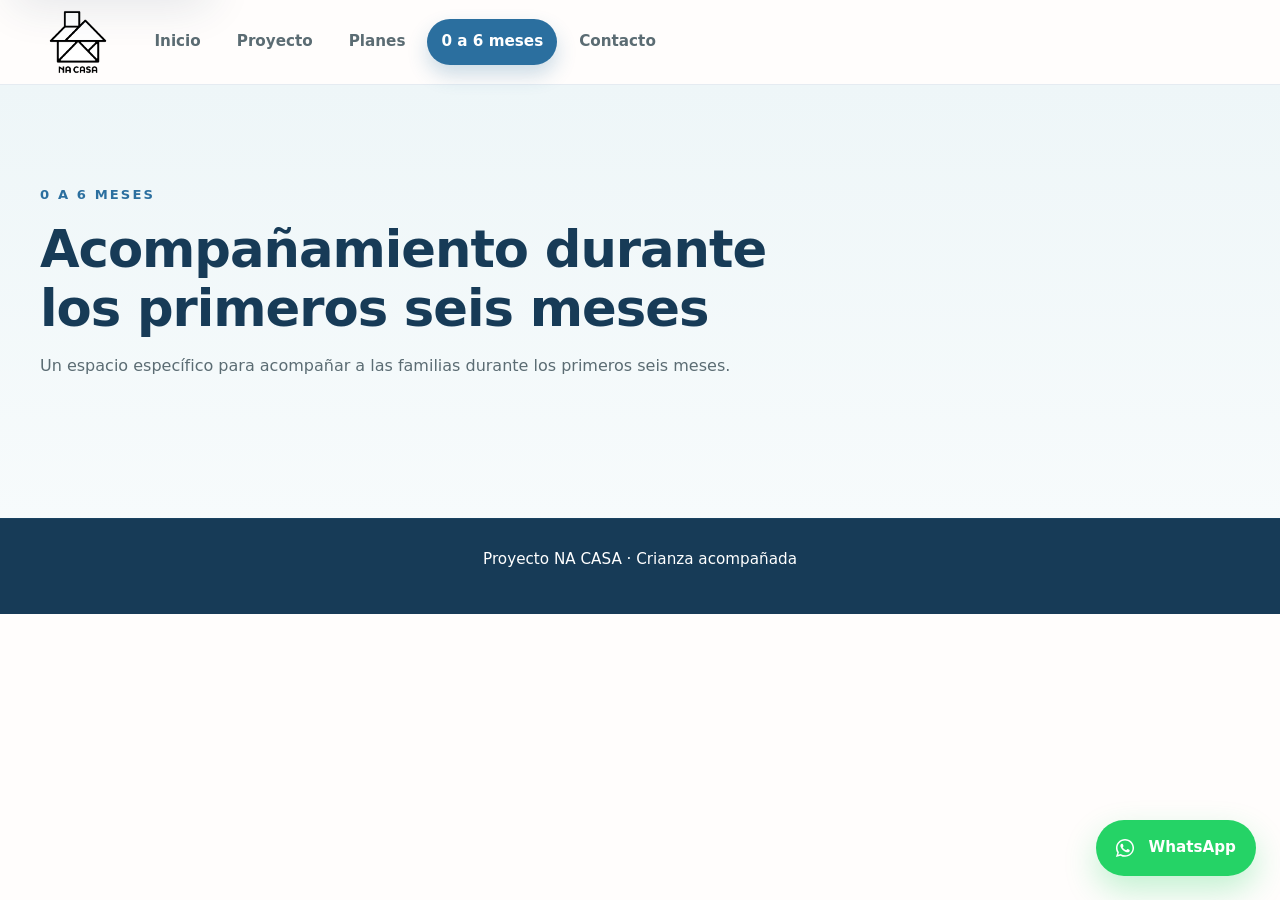
==== cero-a-seis-meses.html @ f30ea50e "refactor: establish final site structure and clean shared code" ====
<!DOCTYPE html>
<html lang="es">

<head>
    <meta charset="UTF-8" />
    <meta name="viewport" content="width=device-width, initial-scale=1.0" />
    <title>0 a 6 meses | NA CASA</title>
    <meta name="description" content="Acompañamiento de NA CASA durante los primeros seis meses." />
    <link rel="stylesheet" href="css/styles.css" />
</head>

<body>
    <a class="skip-link" href="#contenido-principal">Saltar al contenido</a>

    <header class="site-header">
        <div class="container header-content">
            <a href="index.html" class="logo">
                <img src="img/NA CASA LOGO_LOGO POSITIVO.png" alt="NA CASA" class="logo-img">
            </a>

            <nav class="main-nav">
                <a href="index.html">Inicio</a>
                <a href="proyecto.html">Proyecto</a>
                <a href="planes.html">Planes</a>
                <a href="cero-a-seis-meses.html" class="active" aria-current="page">0 a 6 meses</a>
                <a href="contacto.html">Contacto</a>
            </nav>
        </div>
    </header>

    <main id="contenido-principal">
        <section class="section section-alt">
            <div class="container">
                <div class="section-heading">
                    <p class="section-label">0 A 6 MESES</p>
                    <h1 class="page-title">Acompañamiento durante los primeros seis meses</h1>
                    <p>Un espacio específico para acompañar a las familias durante los primeros seis meses.</p>
                </div>
            </div>
        </section>
    </main>

    <footer class="site-footer">
        <div class="container">
            <p>Proyecto NA CASA · Crianza acompañada</p>
        </div>
    </footer>

    <!-- TODO: confirmar número oficial de WhatsApp -->
    <a class="whatsapp-float"
        href="https://wa.me/34XXXXXXXXX?text=Hola%2C%20he%20visto%20la%20web%20de%20NA%20CASA%20y%20me%20gustar%C3%ADa%20recibir%20m%C3%A1s%20informaci%C3%B3n."
        target="_blank"
        rel="noopener noreferrer"
        aria-label="Contactar por WhatsApp">
        <svg class="whatsapp-icon" viewBox="0 0 32 32" aria-hidden="true" focusable="false">
            <path d="M16.02 4.8c-6.15 0-11.15 4.97-11.15 11.08 0 2.1.6 4.15 1.73 5.92l-1.84 5.43 5.67-1.79a11.23 11.23 0 0 0 5.59 1.48c6.15 0 11.15-4.97 11.15-11.08S22.17 4.8 16.02 4.8Zm0 20.22c-1.73 0-3.42-.49-4.88-1.42l-.35-.22-3.27 1.03 1.06-3.13-.24-.38a9.02 9.02 0 0 1-1.56-5.02c0-5.06 4.14-9.18 9.24-9.18s9.24 4.12 9.24 9.18-4.14 9.14-9.24 9.14Zm5.14-6.86c-.28-.14-1.66-.81-1.92-.9-.26-.1-.45-.14-.64.14-.19.28-.74.9-.9 1.08-.17.19-.33.21-.61.07-.28-.14-1.18-.43-2.25-1.38-.83-.74-1.39-1.65-1.55-1.93-.16-.28-.02-.43.12-.57.13-.12.28-.33.42-.49.14-.16.19-.28.28-.47.09-.19.05-.35-.02-.49-.07-.14-.64-1.54-.88-2.1-.23-.56-.47-.48-.64-.49h-.55c-.19 0-.49.07-.75.35-.26.28-.99.96-.99 2.34s1.02 2.72 1.16 2.91c.14.19 2.01 3.05 4.87 4.27.68.29 1.21.47 1.63.6.68.22 1.3.19 1.79.12.55-.08 1.66-.67 1.89-1.31.23-.65.23-1.2.16-1.31-.07-.12-.26-.19-.54-.33Z" />
        </svg>
        <span class="whatsapp-text">WhatsApp</span>
    </a>

    <script src="js/main.js"></script>
</body>

</html>
---- css/styles.css ----
:root {
  /* Brand palette: trust, calm and warmth */
  --bg: #fffdfc;
  --bg-soft: #eef6f8;
  --bg-strong: #d7eaf4;
  --surface: #ffffff;
  --surface-alt: #f7fbfc;
  --surface-sage: #e7f0ec;
  --text: #24343d;
  --text-soft: #5b6c73;
  --title: #173b57;
  --primary: #2b6f9f;
  --primary-dark: #245d86;
  --primary-deep: #173b57;
  --secondary: #d7eaf4;
  --sage: #79a79a;
  --sage-dark: #527d72;
  --sage-soft: #e7f0ec;
  --accent-warm: #c98267;
  --border: #c9dce5;
  --border-strong: #9fbdcc;
  --focus-ring: rgba(43, 111, 159, 0.2);
  --shadow-sm: 0 10px 25px rgba(23, 59, 87, 0.07);
  --shadow-md: 0 18px 45px rgba(23, 59, 87, 0.12);
  --shadow-lg: 0 26px 70px rgba(23, 59, 87, 0.18);
  --radius-sm: 14px;
  --radius-md: 22px;
  --radius-lg: 30px;
  --container: 1200px;
  --header-height: 84px;
}

*,
*::before,
*::after {
  box-sizing: border-box;
}

html {
  scroll-behavior: smooth;
  scroll-padding-top: 100px;
}

body {
  margin: 0;
  font-family: Inter, system-ui, -apple-system, BlinkMacSystemFont, "Segoe UI",
    Roboto, sans-serif;
  background: var(--bg);
  color: var(--text);
  line-height: 1.65;
  -webkit-font-smoothing: antialiased;
  text-rendering: optimizeLegibility;
}

img {
  max-width: 100%;
  display: block;
}

a {
  color: inherit;
  text-decoration: none;
}

a:focus-visible,
button:focus-visible,
input:focus-visible,
textarea:focus-visible {
  outline: 3px solid var(--primary);
  outline-offset: 3px;
}

button,
a {
  -webkit-tap-highlight-color: transparent;
}

.skip-link {
  position: fixed;
  top: 12px;
  left: 12px;
  z-index: 2000;
  padding: 10px 14px;
  border-radius: var(--radius-sm);
  background: var(--surface);
  color: var(--title);
  font-weight: 700;
  box-shadow: var(--shadow-md);
  transform: translateY(calc(-100% - 24px));
  transition: transform 0.2s ease;
}

.skip-link:focus-visible {
  transform: translateY(0);
}

.container {
  width: min(var(--container), calc(100% - 2rem));
  margin: 0 auto;
}

.section {
  padding: 96px 0;
  position: relative;
  background: transparent;
}

#cierre .section {
  padding-bottom: 0px !important;
}

.section-alt {
  background: linear-gradient(180deg, var(--bg-soft), var(--surface-alt));
}

.section-heading {
  max-width: 760px;
  margin-bottom: 42px;
}

.section-heading.center {
  margin-left: auto;
  margin-right: auto;
  text-align: center;
}

.section-label {
  display: inline-block;
  margin: 0 0 14px;
  font-size: 0.82rem;
  font-weight: 700;
  letter-spacing: 0.16em;
  text-transform: uppercase;
  color: var(--primary);
}

h1,
h2,
h3 {
  margin: 0;
  color: var(--title);
  line-height: 1.15;
  letter-spacing: -0.02em;
}

h1 {
  font-size: clamp(2.6rem, 6vw, 5rem);
}

h2 {
  font-size: clamp(2rem, 4vw, 3.2rem);
  margin-bottom: 16px;
}

.page-title {
  font-size: clamp(2rem, 4vw, 3.2rem);
  margin-bottom: 16px;
}

h3 {
  font-size: 1.2rem;
  margin-bottom: 10px;
}

p {
  margin: 0;
  color: var(--text-soft);
}

.section-heading p+p {
  margin-top: 14px;
}

.highlight-text {
  font-size: 1.08rem;
  color: var(--text);
  font-weight: 500;
}

.support-text {
  max-width: 760px;
  margin-top: 24px;
  font-size: 0.95rem;
  color: var(--text-soft);
}

.site-header {
  position: sticky;
  top: 0;
  z-index: 1000;
  min-height: var(--header-height);
  display: flex;
  align-items: center;
  background: rgba(255, 253, 252, 0.9);
  backdrop-filter: blur(16px);
  -webkit-backdrop-filter: blur(16px);
  border-bottom: 1px solid rgba(43, 111, 159, 0.12);
}

.header-content {
  min-height: var(--header-height);
  display: flex;
  align-items: center;
  /* justify-content: space-between; */
  gap: 24px;
}

.logo {
  flex-shrink: 0;
  font-size: 1.05rem;
  font-weight: 800;
  letter-spacing: 0.12em;
  text-transform: uppercase;
  color: var(--title);
  display: inline-flex;
  align-items: center;
}

.logo-img {
  height: 84px !important;
  width: auto;
  display: block;
}

.main-nav {
  display: flex;
  align-items: center;
  justify-content: flex-start;
  gap: 8px;
  flex-wrap: wrap;
}

.main-nav a {
  padding: 10px 14px;
  font-size: 0.95rem;
  font-weight: 600;
  color: var(--text-soft);
  border-radius: 999px;
  transition: background-color 0.25s ease, color 0.25s ease,
    transform 0.25s ease;
}

.main-nav a:hover {
  background: var(--secondary);
  color: var(--title);
  transform: translateY(-1px);
}

.main-nav a.active {
  background: var(--primary);
  color: #ffffff;
  box-shadow: 0 10px 20px rgba(43, 111, 159, 0.24);
}

.hero {
  position: relative;
  min-height: calc(100vh - var(--header-height));
  display: flex;
  align-items: center;
  overflow: hidden;
  background-color: var(--primary-deep);
  background-image:
    linear-gradient(90deg, rgba(18, 48, 71, 0.88) 0%, rgba(23, 59, 87, 0.64) 48%, rgba(23, 59, 87, 0.28) 100%),
    url("../img/hero.jpg");
  background-size: cover;
  background-position: center;
  background-repeat: no-repeat;
}

.hero-overlay {
  position: absolute;
  inset: 0;
  background:
    radial-gradient(circle at top right, rgba(255, 255, 255, 0.12), transparent 30%),
    linear-gradient(180deg, rgba(0, 0, 0, 0.06), rgba(0, 0, 0, 0.16));
  pointer-events: none;
}

.hero-content {
  position: relative;
  z-index: 1;
  max-width: 720px;
  padding: 72px 0;
}

.hero .section-label,
.hero h1,
.hero .hero-subtitle,
.hero .hero-text {
  color: #ffffff;
}

.hero .section-label {
  color: var(--secondary);
}

.hero-subtitle {
  margin-top: 18px;
  font-size: clamp(1.1rem, 2.5vw, 1.5rem);
  line-height: 1.45;
  font-weight: 500;
  max-width: 650px;
}

.hero-text {
  margin-top: 18px;
  max-width: 620px;
  color: rgba(255, 255, 255, 0.86);
  font-size: 1.02rem;
}

.hero-buttons {
  margin-top: 32px;
  display: flex;
  flex-wrap: wrap;
  gap: 14px;
}

.btn {
  display: inline-flex;
  align-items: center;
  justify-content: center;
  min-height: 52px;
  padding: 0 22px;
  border-radius: 999px;
  font-weight: 700;
  font-size: 0.96rem;
  border: 1px solid transparent;
  transition: transform 0.25s ease, box-shadow 0.25s ease,
    background-color 0.25s ease, border-color 0.25s ease, color 0.25s ease;
  cursor: pointer;
}

.btn:hover {
  transform: translateY(-2px);
}

.btn-primary {
  background: var(--primary);
  color: #ffffff;
  box-shadow: 0 12px 24px rgba(43, 111, 159, 0.25);
}

.btn-primary:hover {
  background: var(--primary-dark);
  box-shadow: 0 18px 34px rgba(36, 93, 134, 0.32);
}

.btn-secondary {
  color: #ffffff;
  backdrop-filter: blur(8px);
  -webkit-backdrop-filter: blur(8px);
  background: rgba(255, 255, 255, 0.28);
  border-color: rgba(255, 255, 255, 0.5);
}

.btn-secondary:hover {
  background: rgba(255, 255, 255, 0.22);
}

.cards-grid {
  display: grid;
  gap: 24px;
}

.three-cols {
  grid-template-columns: repeat(3, minmax(0, 1fr));
}

.four-cols {
  grid-template-columns: repeat(4, minmax(0, 1fr));
}

.card,
.step-card {
  position: relative;
  background: var(--surface);
  border: 1px solid var(--border);
  border-radius: var(--radius-md);
  padding: 28px 24px;
  box-shadow: 0 10px 24px rgba(23, 59, 87, 0.07);
  transition: transform 0.28s ease, box-shadow 0.28s ease,
    border-color 0.28s ease, background-color 0.28s ease;
}

.card:hover,
.step-card:hover {
  transform: translateY(-6px);
  box-shadow: 0 18px 38px rgba(23, 59, 87, 0.13);
  border-color: var(--primary);
  background: var(--surface-alt);
}

.card p,
.step-card p {
  font-size: 0.98rem;
}

.quote-box {
  margin-top: 34px;
  background: linear-gradient(135deg, var(--sage-soft) 0%, var(--surface) 100%);
  border: 1px solid var(--border);
  border-radius: var(--radius-lg);
  padding: 28px 30px;
  box-shadow: var(--shadow-sm);
}

.quote-box p {
  color: var(--title);
  font-size: clamp(1.05rem, 2vw, 1.35rem);
  font-weight: 700;
  line-height: 1.4;
  text-align: center;
}

.contact-layout {
  display: grid;
  grid-template-columns: minmax(0, 0.9fr) minmax(320px, 0.7fr);
  gap: 42px;
  align-items: start;
}

.contact-form {
  display: grid;
  gap: 18px;
}

.contact-form label {
  display: grid;
  gap: 8px;
  color: var(--title);
  font-size: 0.95rem;
  font-weight: 700;
}

.contact-form input,
.contact-form textarea {
  width: 100%;
  border: 1px solid var(--border-strong);
  border-radius: 16px;
  padding: 14px 16px;
  font: inherit;
  color: var(--text);
  background: var(--surface);
  outline: none;
  transition: border-color 0.25s ease, box-shadow 0.25s ease;
}

.contact-form textarea {
  min-height: 150px;
  resize: vertical;
}

.contact-form input:focus-visible,
.contact-form textarea:focus-visible {
  border-color: var(--primary);
  box-shadow: 0 0 0 4px var(--focus-ring);
  outline: none;
}

.contact-form .btn {
  justify-self: start;
}

.steps-grid {
  display: grid;
  grid-template-columns: repeat(4, minmax(0, 1fr));
  gap: 24px;
}

.step-card {
  padding-top: 34px;
}

.step-number {
  display: inline-flex;
  width: 48px;
  height: 48px;
  align-items: center;
  justify-content: center;
  margin-bottom: 18px;
  border-radius: 50%;
  background: linear-gradient(135deg, var(--primary) 0%, var(--sage-dark) 100%);
  color: #ffffff;
  font-weight: 800;
  box-shadow: 0 12px 24px rgba(43, 111, 159, 0.25);
}

.final-cta {
  background: linear-gradient(180deg, var(--bg-strong) 0%, var(--bg-soft) 100%);
}

.site-footer {
  padding: 28px 0 42px;
  border-top: 1px solid rgba(43, 111, 159, 0.14);
  background: var(--primary-deep);
}

.site-footer p {
  text-align: center;
  font-size: 0.95rem;
  color: #ffffff;
}

@media (max-width: 1100px) {
  .four-cols {
    grid-template-columns: repeat(2, minmax(0, 1fr));
  }

  .three-cols {
    grid-template-columns: repeat(2, minmax(0, 1fr));
  }

  .steps-grid {
    grid-template-columns: repeat(2, minmax(0, 1fr));
  }

  .hero-content {
    max-width: 640px;
  }

  .contact-layout {
    grid-template-columns: 1fr;
  }
}

@media (max-width: 820px) {
  :root {
    --header-height: auto;
  }

  .site-header {
    position: sticky;
  }

  .header-content {
    padding: 14px 0;
    align-items: flex-start;
    flex-direction: column;
  }

  .main-nav {
    width: 100%;
    justify-content: flex-start;
    gap: 6px;
    flex-wrap: nowrap;
    overflow-x: auto;
    padding-bottom: 4px;
    scrollbar-width: thin;
  }

  .main-nav a {
    padding: 10px 14px;
    font-size: 0.95rem;
    font-weight: 600;
    color: var(--text-soft);
    border-radius: 999px;
    transition: background-color 0.25s ease, color 0.25s ease,
      transform 0.25s ease, box-shadow 0.25s ease;
    flex: 0 0 auto;
  }

  .section {
    padding: 76px 0;
  }

  .hero {
    min-height: auto;
    background-position: center;
  }

  .hero-content {
    padding: 82px 0 72px;
  }
}

@media (max-width: 640px) {
  .container {
    width: min(100% - 1.25rem, var(--container));
  }

  .section {
    padding: 64px 0;
  }

  .three-cols,
  .four-cols,
  .steps-grid {
    grid-template-columns: 1fr;
  }

  .card,
  .step-card,
  .quote-box {
    padding: 24px 20px;
  }

  .hero {
    background-image:
      linear-gradient(180deg, rgba(18, 48, 71, 0.9) 0%, rgba(23, 59, 87, 0.68) 100%),
      url("../img/hero.jpg");
  }

  .hero-buttons {
    flex-direction: column;
    align-items: stretch;
  }

  .btn {
    width: 100%;
  }

  .quote-box p {
    text-align: left;
  }
}

@media (prefers-reduced-motion: reduce) {
  html {
    scroll-behavior: auto;
  }

  *,
  *::before,
  *::after {
    animation: none !important;
    transition: none !important;
  }
}

.pricing-grid {
  display: grid;
  grid-template-columns: repeat(auto-fit, minmax(260px, 1fr));
  gap: 24px;
  align-items: stretch;
}

.pricing-grid-5 {
  margin-top: 12px;
}

.price-card {
  text-align: left;
  padding: 30px 24px;
  display: flex;
  flex-direction: column;
  height: 100%;
}

.price-card h3 {
  margin-bottom: 14px;
}

.price {
  font-size: clamp(2rem, 4vw, 2.8rem);
  line-height: 1;
  font-weight: 800;
  color: var(--primary);
  margin-bottom: 12px;
}

.price-meta {
  font-size: 0.95rem;
  font-weight: 600;
  color: var(--title);
  margin-bottom: 18px;
}

.price-list {
  margin: 0;
  padding-left: 1.1rem;
  color: var(--text-soft);
}

.price-list li {
  margin-bottom: 10px;
  line-height: 1.55;
}

.price-list li:last-child {
  margin-bottom: 0;
}

.price-card.featured {
  background: linear-gradient(180deg, var(--sage-soft) 0%, var(--surface) 100%);
  border-color: rgba(82, 125, 114, 0.36);
  box-shadow: var(--shadow-md);
  transform: translateY(-4px);
}

@media (max-width: 640px) {
  .price-card {
    padding: 24px 20px;
  }

  .price-card.featured {
    transform: none;
  }
}

.whatsapp-float {
  position: fixed;
  right: 24px;
  bottom: 24px;
  z-index: 900;
  display: inline-flex;
  align-items: center;
  justify-content: center;
  gap: 10px;
  min-height: 56px;
  padding: 0 20px 0 16px;
  border-radius: 999px;
  background: #25d366;
  color: #ffffff;
  font-weight: 800;
  line-height: 1;
  box-shadow: 0 14px 32px rgba(37, 211, 102, 0.28);
  transition: transform 0.25s ease, box-shadow 0.25s ease,
    background-color 0.25s ease;
}

.whatsapp-float:hover {
  background: #1ebe5d;
  color: #ffffff;
  transform: translateY(-3px);
  box-shadow: 0 18px 42px rgba(37, 211, 102, 0.38);
}

.whatsapp-float:focus-visible {
  outline: 3px solid rgba(37, 211, 102, 0.36);
  outline-offset: 4px;
}

.whatsapp-icon {
  width: 26px;
  height: 26px;
  flex-shrink: 0;
  fill: currentColor;
}

.whatsapp-text {
  font-size: 0.95rem;
}

@media (max-width: 640px) {
  .whatsapp-float {
    right: 18px;
    bottom: 18px;
    width: 58px;
    height: 58px;
    min-height: 58px;
    padding: 0;
    border-radius: 50%;
  }

  .whatsapp-text {
    display: none;
  }
}
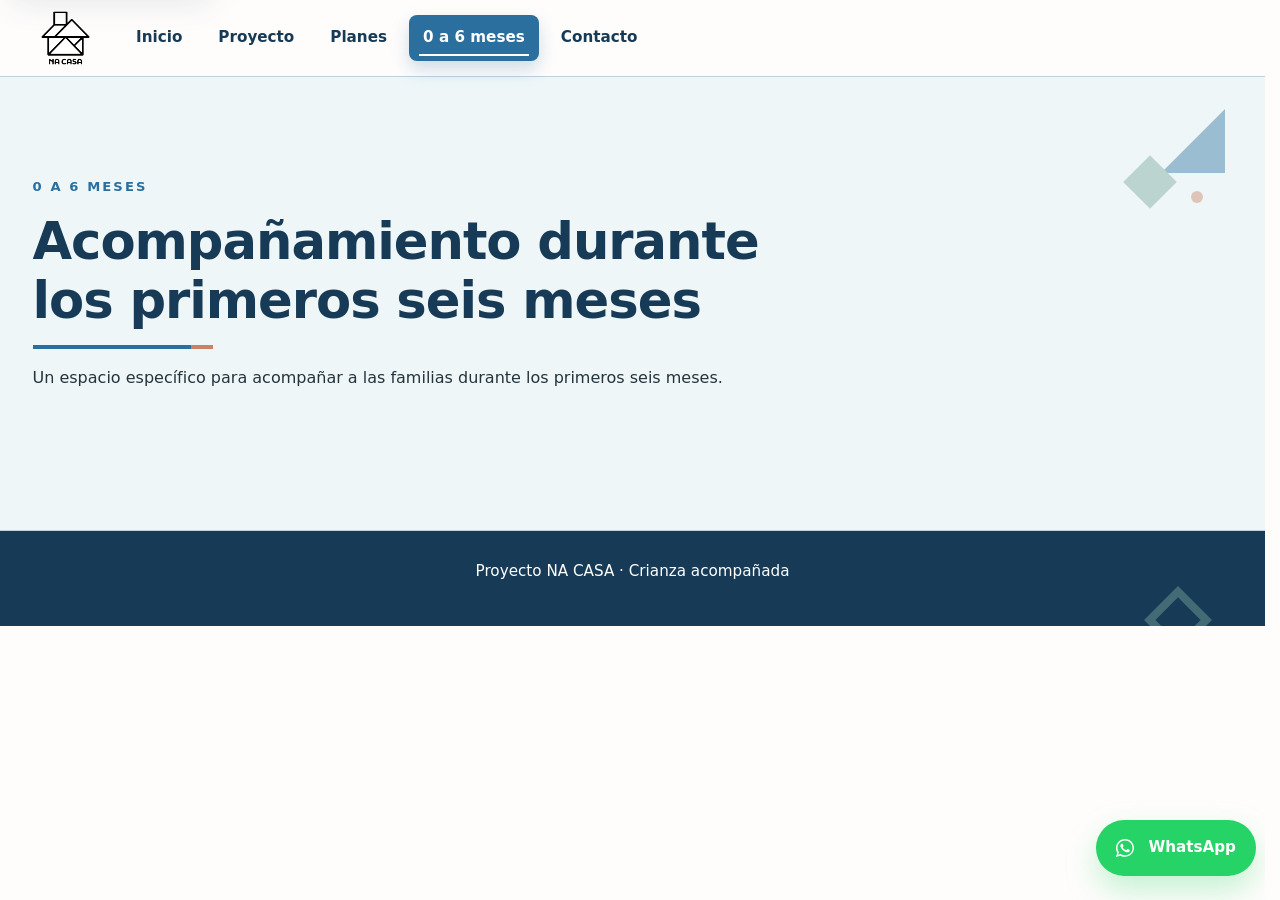
==== commit ddce7b72: "update site structure, visual system, and homepage" ====
--- a/cero-a-seis-meses.html
+++ b/cero-a-seis-meses.html
@@ -7,6 +7,7 @@
     <title>0 a 6 meses | NA CASA</title>
     <meta name="description" content="Acompañamiento de NA CASA durante los primeros seis meses." />
     <link rel="stylesheet" href="css/styles.css" />
+    <link rel="icon" type="image/png" href="img/NA CASA LOGO_LOGO POSITIVO.png" />
 </head>
 
 <body>
@@ -29,7 +30,12 @@
     </header>
 
     <main id="contenido-principal">
-        <section class="section section-alt">
+        <section class="section section--alternate">
+            <div class="tangram-decoration" aria-hidden="true">
+                <span class="tangram-shape tangram-shape--primary"></span>
+                <span class="tangram-shape tangram-shape--sage"></span>
+                <span class="tangram-shape tangram-shape--human"></span>
+            </div>
             <div class="container">
                 <div class="section-heading">
                     <p class="section-label">0 A 6 MESES</p>
--- a/css/styles.css
+++ b/css/styles.css
@@ -1,33 +1,42 @@
 :root {
-  /* Brand palette: trust, calm and warmth */
-  --bg: #fffdfc;
-  --bg-soft: #eef6f8;
-  --bg-strong: #d7eaf4;
-  --surface: #ffffff;
-  --surface-alt: #f7fbfc;
-  --surface-sage: #e7f0ec;
-  --text: #24343d;
-  --text-soft: #5b6c73;
-  --title: #173b57;
-  --primary: #2b6f9f;
-  --primary-dark: #245d86;
-  --primary-deep: #173b57;
-  --secondary: #d7eaf4;
-  --sage: #79a79a;
-  --sage-dark: #527d72;
-  --sage-soft: #e7f0ec;
-  --accent-warm: #c98267;
-  --border: #c9dce5;
-  --border-strong: #9fbdcc;
-  --focus-ring: rgba(43, 111, 159, 0.2);
-  --shadow-sm: 0 10px 25px rgba(23, 59, 87, 0.07);
-  --shadow-md: 0 18px 45px rgba(23, 59, 87, 0.12);
-  --shadow-lg: 0 26px 70px rgba(23, 59, 87, 0.18);
-  --radius-sm: 14px;
-  --radius-md: 22px;
-  --radius-lg: 30px;
-  --container: 1200px;
-  --header-height: 84px;
+  --color-background: #fffdfc;
+  --color-surface: #ffffff;
+  --color-surface-alt: #eef6f8;
+  --color-card-blue: #d7eaf4;
+  --color-card-wellbeing: #e7f0ec;
+  --color-primary: #2b6f9f;
+  --color-primary-hover: #245d86;
+  --color-primary-deep: #173b57;
+  --color-sage: #527d72;
+  --color-sage-soft: #79a79a;
+  --color-human: #c98267;
+  --color-text: #24343d;
+  --color-text-heading: #173b57;
+  --color-text-inverse: #ffffff;
+  --color-border: #bfd2da;
+  --color-focus: #2b6f9f;
+  --color-focus-ring: rgba(43, 111, 159, 0.2);
+  --color-header: rgba(255, 253, 252, 0.94);
+  --color-primary-shadow: rgba(43, 111, 159, 0.24);
+  --font-body: system-ui, -apple-system, BlinkMacSystemFont, "Segoe UI", sans-serif;
+  --font-heading: system-ui, -apple-system, BlinkMacSystemFont, "Segoe UI", sans-serif;
+  --container-max: 1200px;
+  --space-section: clamp(4rem, 8vw, 6rem);
+  --space-section-compact: clamp(2.5rem, 5vw, 4rem);
+  --space-card: clamp(1.25rem, 3vw, 1.75rem);
+  --gap-layout: clamp(1.25rem, 3vw, 2.625rem);
+  --radius-small: 8px;
+  --radius-medium: 14px;
+  --radius-large: 20px;
+  --radius-pill: 999px;
+  --shadow-small: 0 8px 22px rgba(23, 59, 87, 0.07);
+  --shadow-medium: 0 14px 34px rgba(23, 59, 87, 0.12);
+  --transition-fast: 180ms ease;
+  --control-height: 50px;
+  --header-height: 76px;
+  --z-header: 1000;
+  --z-floating: 900;
+  --z-skip-link: 2000;
 }
 
 *,
@@ -39,14 +48,14 @@
 html {
   scroll-behavior: smooth;
   scroll-padding-top: 100px;
+  scrollbar-gutter: stable;
 }
 
 body {
   margin: 0;
-  font-family: Inter, system-ui, -apple-system, BlinkMacSystemFont, "Segoe UI",
-    Roboto, sans-serif;
-  background: var(--bg);
-  color: var(--text);
+  font-family: var(--font-body);
+  background: var(--color-background);
+  color: var(--color-text);
   line-height: 1.65;
   -webkit-font-smoothing: antialiased;
   text-rendering: optimizeLegibility;
@@ -66,7 +75,7 @@
 button:focus-visible,
 input:focus-visible,
 textarea:focus-visible {
-  outline: 3px solid var(--primary);
+  outline: 3px solid var(--color-focus);
   outline-offset: 3px;
 }
 
@@ -79,15 +88,15 @@
   position: fixed;
   top: 12px;
   left: 12px;
-  z-index: 2000;
+  z-index: var(--z-skip-link);
   padding: 10px 14px;
-  border-radius: var(--radius-sm);
-  background: var(--surface);
-  color: var(--title);
+  border-radius: var(--radius-small);
+  background: var(--color-surface);
+  color: var(--color-text-heading);
   font-weight: 700;
-  box-shadow: var(--shadow-md);
+  box-shadow: var(--shadow-medium);
   transform: translateY(calc(-100% - 24px));
-  transition: transform 0.2s ease;
+  transition: transform var(--transition-fast);
 }
 
 .skip-link:focus-visible {
@@ -95,12 +104,12 @@
 }
 
 .container {
-  width: min(var(--container), calc(100% - 2rem));
+  width: min(var(--container-max), calc(100% - 2rem));
   margin: 0 auto;
 }
 
 .section {
-  padding: 96px 0;
+  padding: var(--space-section) 0;
   position: relative;
   background: transparent;
 }
@@ -109,11 +118,37 @@
   padding-bottom: 0px !important;
 }
 
-.section-alt {
-  background: linear-gradient(180deg, var(--bg-soft), var(--surface-alt));
+.section-alt,
+.section--alternate {
+  background: var(--color-surface-alt);
+}
+
+.section--blue-soft {
+  background: var(--color-card-blue);
+}
+
+.section--wellbeing {
+  background: var(--color-card-wellbeing);
+}
+
+.section--deep {
+  background: var(--color-primary-deep);
+}
+
+.section--deep h1,
+.section--deep h2,
+.section--deep h3,
+.section--deep p {
+  color: var(--color-text-inverse);
+}
+
+.section--compact {
+  padding: var(--space-section-compact) 0;
 }
 
 .section-heading {
+  position: relative;
+  z-index: 1;
   max-width: 760px;
   margin-bottom: 42px;
 }
@@ -131,14 +166,15 @@
   font-weight: 700;
   letter-spacing: 0.16em;
   text-transform: uppercase;
-  color: var(--primary);
+  color: var(--color-primary);
 }
 
 h1,
 h2,
 h3 {
   margin: 0;
-  color: var(--title);
+  color: var(--color-text-heading);
+  font-family: var(--font-heading);
   line-height: 1.15;
   letter-spacing: -0.02em;
 }
@@ -157,6 +193,64 @@
   margin-bottom: 16px;
 }
 
+.section-heading h1::after,
+.section-heading h2::after {
+  content: "";
+  display: block;
+  width: min(180px, 42vw);
+  height: 4px;
+  margin-top: 16px;
+  background: linear-gradient(90deg, var(--color-primary) 0 88%, var(--color-human) 88% 100%);
+}
+
+.section-heading.center h1::after,
+.section-heading.center h2::after {
+  margin-right: auto;
+  margin-left: auto;
+}
+
+.tangram-decoration {
+  position: absolute;
+  top: 32px;
+  right: max(24px, calc((100vw - var(--container-max)) / 2));
+  width: 112px;
+  height: 96px;
+  opacity: 0.42;
+  pointer-events: none;
+}
+
+.tangram-shape {
+  position: absolute;
+  display: block;
+}
+
+.tangram-shape--primary {
+  top: 0;
+  right: 0;
+  width: 64px;
+  height: 64px;
+  background: var(--color-primary);
+  clip-path: polygon(100% 0, 100% 100%, 0 100%);
+}
+
+.tangram-shape--sage {
+  right: 56px;
+  bottom: 4px;
+  width: 38px;
+  height: 38px;
+  background: var(--color-sage-soft);
+  transform: rotate(45deg);
+}
+
+.tangram-shape--human {
+  right: 22px;
+  bottom: 2px;
+  width: 12px;
+  height: 12px;
+  border-radius: 50%;
+  background: var(--color-human);
+}
+
 h3 {
   font-size: 1.2rem;
   margin-bottom: 10px;
@@ -164,7 +258,7 @@
 
 p {
   margin: 0;
-  color: var(--text-soft);
+  color: var(--color-text);
 }
 
 .section-heading p+p {
@@ -173,7 +267,7 @@
 
 .highlight-text {
   font-size: 1.08rem;
-  color: var(--text);
+  color: var(--color-text);
   font-weight: 500;
 }
 
@@ -181,20 +275,25 @@
   max-width: 760px;
   margin-top: 24px;
   font-size: 0.95rem;
-  color: var(--text-soft);
+  color: var(--color-text);
 }
 
 .site-header {
   position: sticky;
   top: 0;
-  z-index: 1000;
+  z-index: var(--z-header);
   min-height: var(--header-height);
   display: flex;
   align-items: center;
-  background: rgba(255, 253, 252, 0.9);
+  background: var(--color-header);
   backdrop-filter: blur(16px);
   -webkit-backdrop-filter: blur(16px);
-  border-bottom: 1px solid rgba(43, 111, 159, 0.12);
+  border-bottom: 1px solid var(--color-border);
+  transition: box-shadow var(--transition-fast);
+}
+
+.site-header.is-scrolled {
+  box-shadow: var(--shadow-small);
 }
 
 .header-content {
@@ -211,13 +310,13 @@
   font-weight: 800;
   letter-spacing: 0.12em;
   text-transform: uppercase;
-  color: var(--title);
+  color: var(--color-text-heading);
   display: inline-flex;
   align-items: center;
 }
 
 .logo-img {
-  height: 84px !important;
+  height: 72px;
   width: auto;
   display: block;
 }
@@ -234,22 +333,34 @@
   padding: 10px 14px;
   font-size: 0.95rem;
   font-weight: 600;
-  color: var(--text-soft);
-  border-radius: 999px;
-  transition: background-color 0.25s ease, color 0.25s ease,
-    transform 0.25s ease;
+  color: var(--color-text-heading);
+  border-radius: var(--radius-small);
+  transition: background-color var(--transition-fast), color var(--transition-fast),
+    transform var(--transition-fast);
 }
 
 .main-nav a:hover {
-  background: var(--secondary);
-  color: var(--title);
+  background: var(--color-surface-alt);
+  color: var(--color-text-heading);
+  font-family: var(--font-heading);
   transform: translateY(-1px);
 }
 
 .main-nav a.active {
-  background: var(--primary);
-  color: #ffffff;
-  box-shadow: 0 10px 20px rgba(43, 111, 159, 0.24);
+  position: relative;
+  background: var(--color-primary);
+  color: var(--color-text-inverse);
+  box-shadow: 0 8px 18px var(--color-primary-shadow);
+}
+
+.main-nav a.active::after {
+  content: "";
+  position: absolute;
+  right: 10px;
+  bottom: 5px;
+  left: 10px;
+  height: 2px;
+  background: var(--color-text-inverse);
 }
 
 .hero {
@@ -258,7 +369,7 @@
   display: flex;
   align-items: center;
   overflow: hidden;
-  background-color: var(--primary-deep);
+  background-color: var(--color-primary-deep);
   background-image:
     linear-gradient(90deg, rgba(18, 48, 71, 0.88) 0%, rgba(23, 59, 87, 0.64) 48%, rgba(23, 59, 87, 0.28) 100%),
     url("../img/hero.jpg");
@@ -287,11 +398,11 @@
 .hero h1,
 .hero .hero-subtitle,
 .hero .hero-text {
-  color: #ffffff;
+  color: var(--color-text-inverse);
 }
 
 .hero .section-label {
-  color: var(--secondary);
+  color: var(--color-card-blue);
 }
 
 .hero-subtitle {
@@ -316,46 +427,76 @@
   gap: 14px;
 }
 
-.btn {
+.btn,
+.button {
   display: inline-flex;
   align-items: center;
   justify-content: center;
-  min-height: 52px;
+  min-height: var(--control-height);
   padding: 0 22px;
-  border-radius: 999px;
+  border: 1px solid transparent;
+  border-radius: var(--radius-medium);
+  font-size: 0.96rem;
   font-weight: 700;
-  font-size: 0.96rem;
-  border: 1px solid transparent;
-  transition: transform 0.25s ease, box-shadow 0.25s ease,
-    background-color 0.25s ease, border-color 0.25s ease, color 0.25s ease;
   cursor: pointer;
-}
-
-.btn:hover {
+  transition: transform var(--transition-fast), box-shadow var(--transition-fast),
+    background-color var(--transition-fast), border-color var(--transition-fast), color var(--transition-fast);
+}
+
+.btn:hover,
+.button:hover {
   transform: translateY(-2px);
 }
 
-.btn-primary {
-  background: var(--primary);
-  color: #ffffff;
-  box-shadow: 0 12px 24px rgba(43, 111, 159, 0.25);
-}
-
-.btn-primary:hover {
-  background: var(--primary-dark);
-  box-shadow: 0 18px 34px rgba(36, 93, 134, 0.32);
-}
-
-.btn-secondary {
-  color: #ffffff;
-  backdrop-filter: blur(8px);
-  -webkit-backdrop-filter: blur(8px);
-  background: rgba(255, 255, 255, 0.28);
-  border-color: rgba(255, 255, 255, 0.5);
-}
-
-.btn-secondary:hover {
-  background: rgba(255, 255, 255, 0.22);
+.btn-primary,
+.button--primary {
+  background: var(--color-primary);
+  color: var(--color-text-inverse);
+  box-shadow: var(--shadow-small);
+}
+
+.btn-primary:hover,
+.button--primary:hover {
+  background: var(--color-primary-hover);
+  box-shadow: var(--shadow-medium);
+}
+
+.btn-secondary,
+.button--secondary {
+  background: var(--color-surface);
+  border-color: var(--color-primary-deep);
+  color: var(--color-text-heading);
+}
+
+.btn-secondary:hover,
+.button--secondary:hover {
+  background: var(--color-surface-alt);
+}
+
+.button--sage {
+  background: var(--color-sage);
+  color: var(--color-text-inverse);
+}
+
+.button--sage:hover {
+  background: var(--color-primary-deep);
+}
+
+.button--light {
+  background: var(--color-surface);
+  color: var(--color-text-heading);
+}
+
+.btn:active,
+.button:active {
+  transform: translateY(0);
+}
+
+.btn:disabled,
+.button:disabled {
+  cursor: not-allowed;
+  opacity: 0.55;
+  transform: none;
 }
 
 .cards-grid {
@@ -374,21 +515,34 @@
 .card,
 .step-card {
   position: relative;
-  background: var(--surface);
-  border: 1px solid var(--border);
-  border-radius: var(--radius-md);
-  padding: 28px 24px;
-  box-shadow: 0 10px 24px rgba(23, 59, 87, 0.07);
-  transition: transform 0.28s ease, box-shadow 0.28s ease,
-    border-color 0.28s ease, background-color 0.28s ease;
+  background: var(--color-surface);
+  border: 1px solid var(--color-border);
+  border-radius: var(--radius-medium);
+  padding: var(--space-card);
+  box-shadow: var(--shadow-small);
+  transition: transform var(--transition-fast), box-shadow var(--transition-fast),
+    border-color var(--transition-fast), background-color var(--transition-fast);
 }
 
 .card:hover,
 .step-card:hover {
-  transform: translateY(-6px);
-  box-shadow: 0 18px 38px rgba(23, 59, 87, 0.13);
-  border-color: var(--primary);
-  background: var(--surface-alt);
+  transform: translateY(-4px);
+  box-shadow: var(--shadow-medium);
+  border-color: var(--color-primary);
+  background: var(--color-surface-alt);
+}
+
+.card--blue {
+  background: var(--color-card-blue);
+}
+
+.card--wellbeing {
+  background: var(--color-card-wellbeing);
+}
+
+.card--featured {
+  border-color: var(--color-primary);
+  box-shadow: var(--shadow-medium);
 }
 
 .card p,
@@ -398,15 +552,15 @@
 
 .quote-box {
   margin-top: 34px;
-  background: linear-gradient(135deg, var(--sage-soft) 0%, var(--surface) 100%);
-  border: 1px solid var(--border);
-  border-radius: var(--radius-lg);
+  background: var(--color-card-wellbeing);
+  border: 1px solid var(--color-border);
+  border-radius: var(--radius-large);
   padding: 28px 30px;
-  box-shadow: var(--shadow-sm);
+  box-shadow: var(--shadow-small);
 }
 
 .quote-box p {
-  color: var(--title);
+  color: var(--color-text-heading);
   font-size: clamp(1.05rem, 2vw, 1.35rem);
   font-weight: 700;
   line-height: 1.4;
@@ -416,7 +570,7 @@
 .contact-layout {
   display: grid;
   grid-template-columns: minmax(0, 0.9fr) minmax(320px, 0.7fr);
-  gap: 42px;
+  gap: var(--gap-layout);
   align-items: start;
 }
 
@@ -428,7 +582,7 @@
 .contact-form label {
   display: grid;
   gap: 8px;
-  color: var(--title);
+  color: var(--color-text-heading);
   font-size: 0.95rem;
   font-weight: 700;
 }
@@ -436,14 +590,14 @@
 .contact-form input,
 .contact-form textarea {
   width: 100%;
-  border: 1px solid var(--border-strong);
-  border-radius: 16px;
+  border: 1px solid var(--color-border);
+  border-radius: var(--radius-small);
   padding: 14px 16px;
   font: inherit;
-  color: var(--text);
-  background: var(--surface);
+  color: var(--color-text);
+  background: var(--color-surface);
   outline: none;
-  transition: border-color 0.25s ease, box-shadow 0.25s ease;
+  transition: border-color var(--transition-fast), box-shadow var(--transition-fast);
 }
 
 .contact-form textarea {
@@ -453,13 +607,19 @@
 
 .contact-form input:focus-visible,
 .contact-form textarea:focus-visible {
-  border-color: var(--primary);
-  box-shadow: 0 0 0 4px var(--focus-ring);
+  border-color: var(--color-focus);
+  box-shadow: 0 0 0 4px var(--color-focus-ring);
   outline: none;
 }
 
 .contact-form .btn {
   justify-self: start;
+}
+
+.form-error {
+  color: var(--color-primary-deep);
+  font-size: 0.9rem;
+  font-weight: 700;
 }
 
 .steps-grid {
@@ -480,26 +640,472 @@
   justify-content: center;
   margin-bottom: 18px;
   border-radius: 50%;
-  background: linear-gradient(135deg, var(--primary) 0%, var(--sage-dark) 100%);
-  color: #ffffff;
+  background: var(--color-sage);
+  color: var(--color-text-inverse);
   font-weight: 800;
   box-shadow: 0 12px 24px rgba(43, 111, 159, 0.25);
 }
 
 .final-cta {
-  background: linear-gradient(180deg, var(--bg-strong) 0%, var(--bg-soft) 100%);
+  background: var(--color-card-blue);
 }
 
 .site-footer {
+  position: relative;
+  overflow: hidden;
   padding: 28px 0 42px;
-  border-top: 1px solid rgba(43, 111, 159, 0.14);
-  background: var(--primary-deep);
+  border-top: 1px solid var(--color-border);
+  background: var(--color-primary-deep);
 }
 
 .site-footer p {
   text-align: center;
   font-size: 0.95rem;
-  color: #ffffff;
+  color: var(--color-text-inverse);
+}
+
+.site-footer::after {
+  content: "";
+  position: absolute;
+  right: 5%;
+  bottom: -18px;
+  width: 48px;
+  height: 48px;
+  border: 8px solid var(--color-sage-soft);
+  opacity: 0.45;
+  transform: rotate(45deg);
+  pointer-events: none;
+}
+
+/* Home */
+.home-hero {
+  position: relative;
+  overflow: hidden;
+  min-height: min(720px, calc(100vh - var(--header-height)));
+  display: flex;
+  align-items: center;
+  padding: clamp(4.5rem, 10vw, 8rem) 0;
+  background:
+    linear-gradient(135deg, var(--color-background) 0 58%, var(--color-card-blue) 58% 100%);
+}
+
+.home-hero__layout {
+  display: grid;
+  grid-template-columns: minmax(0, 1.25fr) minmax(260px, 0.75fr);
+  gap: clamp(2rem, 7vw, 6rem);
+  align-items: center;
+}
+
+.home-hero__content {
+  position: relative;
+  z-index: 1;
+  max-width: 760px;
+}
+
+.home-hero h1 {
+  max-width: 720px;
+  font-size: clamp(2.8rem, 6.5vw, 5.6rem);
+}
+
+.home-hero__lead {
+  max-width: 650px;
+  margin-top: 24px;
+  font-size: clamp(1.1rem, 2vw, 1.4rem);
+  line-height: 1.55;
+}
+
+.home-actions {
+  display: flex;
+  flex-wrap: wrap;
+  gap: 12px;
+  margin-top: 32px;
+}
+
+.home-hero__visual {
+  position: relative;
+  width: min(100%, 340px);
+  aspect-ratio: 1;
+  justify-self: end;
+}
+
+.home-shape {
+  position: absolute;
+  display: block;
+  pointer-events: none;
+}
+
+.home-shape--roof {
+  top: 6%;
+  right: 4%;
+  width: 78%;
+  height: 48%;
+  background: var(--color-primary);
+  clip-path: polygon(50% 0, 100% 100%, 0 100%);
+}
+
+.home-shape--wall {
+  right: 15%;
+  bottom: 5%;
+  width: 58%;
+  height: 50%;
+  background: var(--color-card-wellbeing);
+  transform: rotate(1deg);
+}
+
+.home-shape--door {
+  right: 31%;
+  bottom: 5%;
+  width: 18%;
+  height: 28%;
+  background: var(--color-sage);
+}
+
+.home-shape--human {
+  top: 8%;
+  left: 2%;
+  width: 34px;
+  height: 34px;
+  border-radius: 50%;
+  background: var(--color-human);
+}
+
+.home-heading {
+  max-width: 820px;
+}
+
+.home-intro {
+  max-width: 760px;
+  font-size: 1.05rem;
+}
+
+.insight-grid {
+  display: grid;
+  grid-template-columns: repeat(3, minmax(0, 1fr));
+  gap: var(--gap-layout);
+}
+
+.insight-item {
+  padding-top: 22px;
+  border-top: 1px solid var(--color-border);
+}
+
+.insight-item__mark {
+  display: inline-block;
+  margin-bottom: 18px;
+  color: var(--color-human);
+  font-weight: 800;
+  letter-spacing: 0.12em;
+}
+
+.difference-grid {
+  display: grid;
+  grid-template-columns: repeat(4, minmax(0, 1fr));
+  gap: 18px;
+}
+
+.difference-card:nth-child(even) {
+  transform: translateY(18px);
+}
+
+.difference-card:nth-child(even):hover {
+  transform: translateY(14px);
+}
+
+.home-editorial {
+  display: grid;
+  grid-template-columns: minmax(0, 1.15fr) minmax(280px, 0.85fr);
+  gap: clamp(2rem, 7vw, 6rem);
+  align-items: center;
+}
+
+.home-editorial__content h2 {
+  max-width: 700px;
+  font-size: clamp(2.2rem, 5vw, 4rem);
+}
+
+.home-editorial__content p + p {
+  margin-top: 18px;
+}
+
+.home-editorial__note {
+  position: relative;
+  padding: clamp(1.5rem, 4vw, 2.5rem);
+  border-left: 4px solid var(--color-sage);
+  background: var(--color-surface);
+  box-shadow: var(--shadow-small);
+}
+
+.home-editorial__note > span {
+  position: absolute;
+  top: -28px;
+  left: 16px;
+  color: var(--color-sage-soft);
+  font-size: 5rem;
+  line-height: 1;
+}
+
+.home-editorial__note p {
+  position: relative;
+  color: var(--color-text-heading);
+  font-size: clamp(1.1rem, 2vw, 1.35rem);
+  font-weight: 700;
+}
+
+.access-grid {
+  display: grid;
+  grid-template-columns: repeat(3, minmax(0, 1fr));
+  gap: 20px;
+}
+
+.access-card {
+  display: flex;
+  flex-direction: column;
+  min-height: 260px;
+  padding: clamp(1.5rem, 3vw, 2rem);
+  border: 1px solid var(--color-border);
+  border-radius: var(--radius-medium);
+  background: var(--color-surface);
+}
+
+.access-card--blue {
+  background: var(--color-card-blue);
+}
+
+.access-card--wellbeing {
+  background: var(--color-card-wellbeing);
+}
+
+.access-card p {
+  margin-bottom: 24px;
+}
+
+.text-link {
+  width: fit-content;
+  margin-top: auto;
+  color: var(--color-primary-deep);
+  font-weight: 800;
+  text-decoration: underline;
+  text-decoration-color: var(--color-human);
+  text-decoration-thickness: 2px;
+  text-underline-offset: 5px;
+}
+
+.text-link:hover {
+  color: var(--color-primary);
+}
+
+.process-timeline {
+  display: grid;
+  grid-template-columns: repeat(4, minmax(0, 1fr));
+  gap: 0;
+  margin: 0;
+  padding: 0;
+  list-style: none;
+}
+
+.process-step {
+  position: relative;
+  padding: 0 24px 0 0;
+}
+
+.process-step:not(:last-child)::after {
+  content: "";
+  position: absolute;
+  top: 23px;
+  right: 0;
+  left: 56px;
+  height: 2px;
+  background: var(--color-border);
+}
+
+.process-step__number {
+  position: relative;
+  z-index: 1;
+  display: inline-flex;
+  width: 48px;
+  height: 48px;
+  align-items: center;
+  justify-content: center;
+  margin-bottom: 22px;
+  border-radius: 50%;
+  background: var(--color-primary);
+  color: var(--color-text-inverse);
+  font-weight: 800;
+  box-shadow: 5px 0 0 var(--color-surface-alt);
+}
+
+.process-step--sage .process-step__number {
+  background: var(--color-sage);
+}
+
+.process-step p {
+  font-size: 0.96rem;
+}
+
+.trust-block {
+  display: grid;
+  grid-template-columns: minmax(0, 0.9fr) minmax(0, 1.1fr);
+  gap: var(--gap-layout);
+  align-items: center;
+  padding: clamp(2rem, 5vw, 3.5rem);
+  border: 1px solid var(--color-border);
+  border-radius: var(--radius-large);
+  background: var(--color-card-blue);
+}
+
+.trust-block__content p {
+  max-width: 620px;
+  margin-bottom: 24px;
+  font-size: 1.05rem;
+}
+
+.home-final-cta {
+  position: relative;
+  overflow: hidden;
+}
+
+.home-final-cta__content {
+  position: relative;
+  z-index: 1;
+  max-width: 820px;
+  text-align: center;
+}
+
+.home-final-cta h2 {
+  font-size: clamp(2.3rem, 5vw, 4.4rem);
+}
+
+.home-final-cta .home-actions {
+  justify-content: center;
+}
+
+.button--outline-light {
+  border-color: var(--color-text-inverse);
+  background: transparent;
+  color: var(--color-text-inverse);
+}
+
+.button--outline-light:hover {
+  background: var(--color-surface);
+  color: var(--color-text-heading);
+}
+
+.home-final-cta__decoration {
+  position: absolute;
+  right: -80px;
+  bottom: -110px;
+  width: 300px;
+  height: 300px;
+  border: 48px solid var(--color-sage-soft);
+  opacity: 0.16;
+  transform: rotate(45deg);
+  pointer-events: none;
+}
+
+@media (max-width: 1100px) {
+  .difference-grid,
+  .process-timeline {
+    grid-template-columns: repeat(2, minmax(0, 1fr));
+    gap: 32px 20px;
+  }
+
+  .process-step:nth-child(2)::after {
+    display: none;
+  }
+}
+
+@media (max-width: 820px) {
+  .home-hero {
+    min-height: auto;
+    padding: 5rem 0;
+    background: var(--color-background);
+  }
+
+  .home-hero__layout,
+  .home-editorial,
+  .trust-block {
+    grid-template-columns: 1fr;
+  }
+
+  .home-hero__visual {
+    position: absolute;
+    right: -40px;
+    bottom: -60px;
+    width: 250px;
+    opacity: 0.18;
+  }
+
+  .access-grid {
+    grid-template-columns: 1fr;
+  }
+
+  .access-card {
+    min-height: 0;
+  }
+
+  .process-timeline {
+    grid-template-columns: 1fr;
+    gap: 24px;
+  }
+
+  .process-step {
+    display: grid;
+    grid-template-columns: 48px 1fr;
+    gap: 18px;
+    padding: 0;
+  }
+
+  .process-step:not(:last-child)::after {
+    top: 48px;
+    right: auto;
+    bottom: -24px;
+    left: 23px;
+    width: 2px;
+    height: auto;
+    display: block;
+  }
+
+  .process-step__number {
+    margin-bottom: 0;
+    box-shadow: 0 5px 0 var(--color-surface-alt);
+  }
+
+  .trust-block {
+    align-items: start;
+  }
+}
+
+@media (max-width: 640px) {
+  .home-hero h1 {
+    font-size: clamp(2.6rem, 14vw, 4rem);
+  }
+
+  .home-actions {
+    flex-direction: column;
+    align-items: stretch;
+  }
+
+  .home-actions .button {
+    width: 100%;
+  }
+
+  .insight-grid,
+  .difference-grid {
+    grid-template-columns: 1fr;
+  }
+
+  .difference-card:nth-child(even),
+  .difference-card:nth-child(even):hover {
+    transform: none;
+  }
+
+  .home-editorial__note {
+    margin-top: 16px;
+  }
+
+  .home-final-cta__decoration {
+    right: -150px;
+  }
 }
 
 @media (max-width: 1100px) {
@@ -525,22 +1131,18 @@
 }
 
 @media (max-width: 820px) {
-  :root {
-    --header-height: auto;
-  }
-
-  .site-header {
-    position: sticky;
-  }
-
   .header-content {
-    padding: 14px 0;
-    align-items: flex-start;
-    flex-direction: column;
+    padding: 8px 0;
+    gap: 12px;
+  }
+
+  .logo-img {
+    height: 60px;
   }
 
   .main-nav {
-    width: 100%;
+    flex: 1;
+    min-width: 0;
     justify-content: flex-start;
     gap: 6px;
     flex-wrap: nowrap;
@@ -553,15 +1155,11 @@
     padding: 10px 14px;
     font-size: 0.95rem;
     font-weight: 600;
-    color: var(--text-soft);
-    border-radius: 999px;
-    transition: background-color 0.25s ease, color 0.25s ease,
-      transform 0.25s ease, box-shadow 0.25s ease;
+    color: var(--color-text-heading);
+    border-radius: var(--radius-small);
+    transition: background-color var(--transition-fast), color var(--transition-fast),
+      transform var(--transition-fast), box-shadow var(--transition-fast);
     flex: 0 0 auto;
-  }
-
-  .section {
-    padding: 76px 0;
   }
 
   .hero {
@@ -575,14 +1173,6 @@
 }
 
 @media (max-width: 640px) {
-  .container {
-    width: min(100% - 1.25rem, var(--container));
-  }
-
-  .section {
-    padding: 64px 0;
-  }
-
   .three-cols,
   .four-cols,
   .steps-grid {
@@ -612,6 +1202,14 @@
 
   .quote-box p {
     text-align: left;
+  }
+
+  .tangram-decoration {
+    top: 18px;
+    right: 10px;
+    opacity: 0.22;
+    transform: scale(0.7);
+    transform-origin: top right;
   }
 }
 
@@ -628,81 +1226,11 @@
   }
 }
 
-.pricing-grid {
-  display: grid;
-  grid-template-columns: repeat(auto-fit, minmax(260px, 1fr));
-  gap: 24px;
-  align-items: stretch;
-}
-
-.pricing-grid-5 {
-  margin-top: 12px;
-}
-
-.price-card {
-  text-align: left;
-  padding: 30px 24px;
-  display: flex;
-  flex-direction: column;
-  height: 100%;
-}
-
-.price-card h3 {
-  margin-bottom: 14px;
-}
-
-.price {
-  font-size: clamp(2rem, 4vw, 2.8rem);
-  line-height: 1;
-  font-weight: 800;
-  color: var(--primary);
-  margin-bottom: 12px;
-}
-
-.price-meta {
-  font-size: 0.95rem;
-  font-weight: 600;
-  color: var(--title);
-  margin-bottom: 18px;
-}
-
-.price-list {
-  margin: 0;
-  padding-left: 1.1rem;
-  color: var(--text-soft);
-}
-
-.price-list li {
-  margin-bottom: 10px;
-  line-height: 1.55;
-}
-
-.price-list li:last-child {
-  margin-bottom: 0;
-}
-
-.price-card.featured {
-  background: linear-gradient(180deg, var(--sage-soft) 0%, var(--surface) 100%);
-  border-color: rgba(82, 125, 114, 0.36);
-  box-shadow: var(--shadow-md);
-  transform: translateY(-4px);
-}
-
-@media (max-width: 640px) {
-  .price-card {
-    padding: 24px 20px;
-  }
-
-  .price-card.featured {
-    transform: none;
-  }
-}
-
 .whatsapp-float {
   position: fixed;
   right: 24px;
   bottom: 24px;
-  z-index: 900;
+  z-index: var(--z-floating);
   display: inline-flex;
   align-items: center;
   justify-content: center;
@@ -711,7 +1239,7 @@
   padding: 0 20px 0 16px;
   border-radius: 999px;
   background: #25d366;
-  color: #ffffff;
+  color: var(--color-text-inverse);
   font-weight: 800;
   line-height: 1;
   box-shadow: 0 14px 32px rgba(37, 211, 102, 0.28);
@@ -721,7 +1249,7 @@
 
 .whatsapp-float:hover {
   background: #1ebe5d;
-  color: #ffffff;
+  color: var(--color-text-inverse);
   transform: translateY(-3px);
   box-shadow: 0 18px 42px rgba(37, 211, 102, 0.38);
 }
@@ -742,7 +1270,7 @@
   font-size: 0.95rem;
 }
 
-@media (max-width: 640px) {
+@media (max-width: 820px) {
   .whatsapp-float {
     right: 18px;
     bottom: 18px;
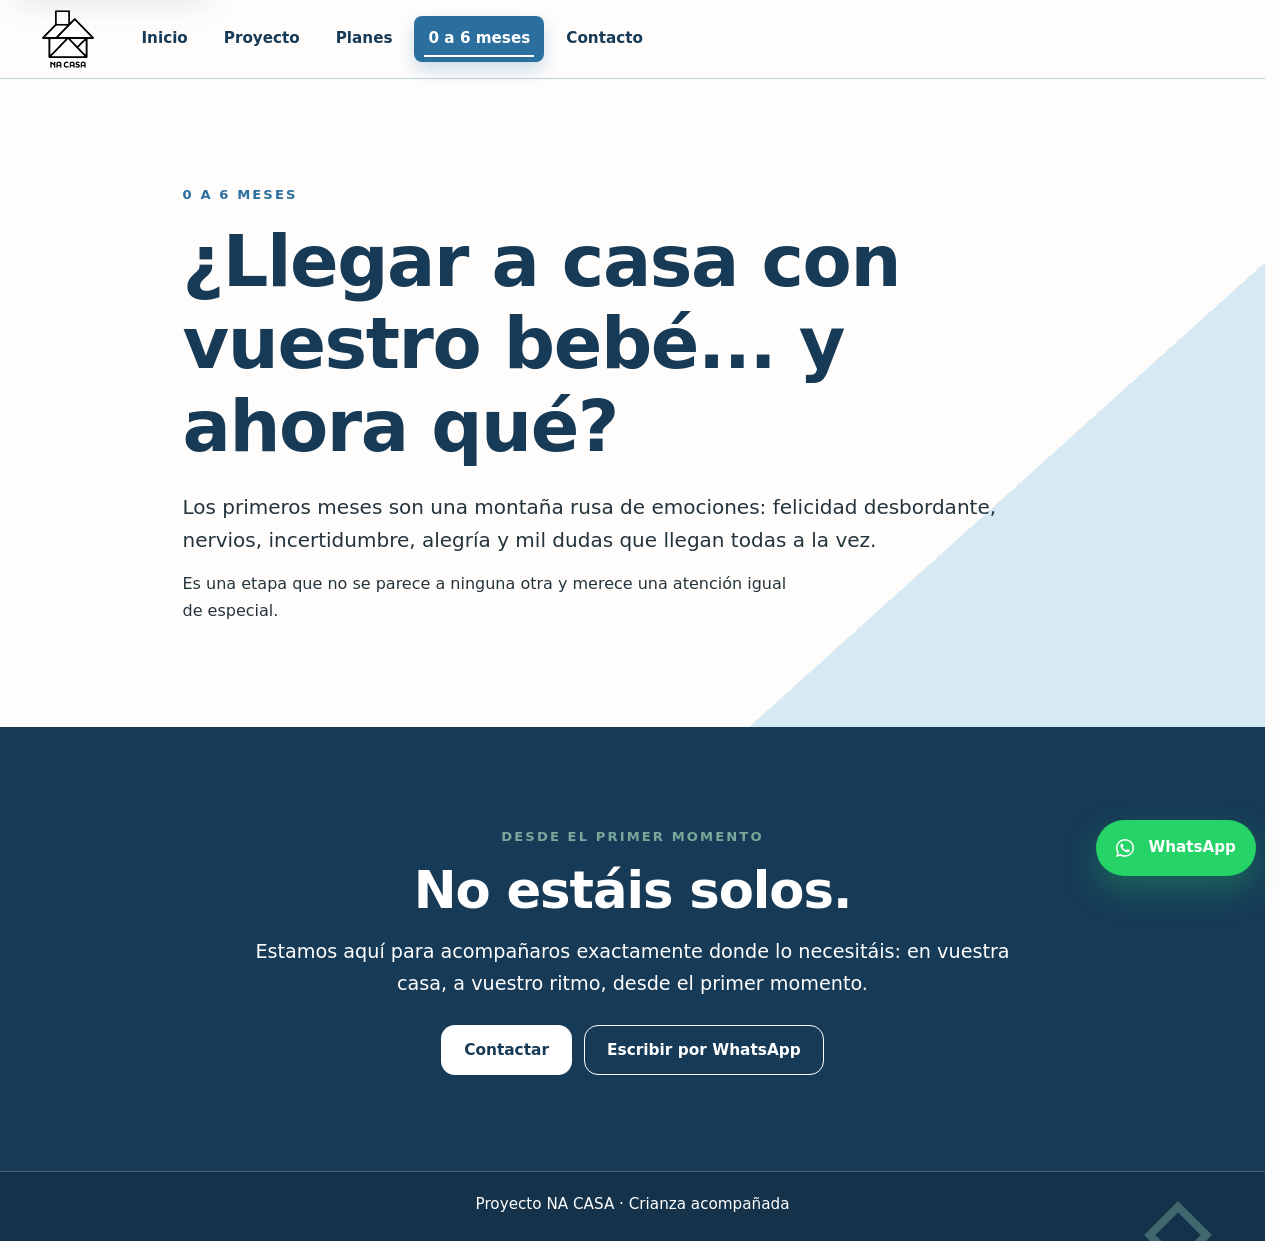
==== commit 30e72212: "feat: simplify 0 to 6 months page" ====
--- a/cero-a-seis-meses.html
+++ b/cero-a-seis-meses.html
@@ -5,7 +5,7 @@
     <meta charset="UTF-8" />
     <meta name="viewport" content="width=device-width, initial-scale=1.0" />
     <title>0 a 6 meses | NA CASA</title>
-    <meta name="description" content="Acompañamiento de NA CASA durante los primeros seis meses." />
+    <meta name="description" content="Acompañamiento en casa, al ritmo de cada familia, durante los primeros seis meses." />
     <link rel="stylesheet" href="css/styles.css" />
     <link rel="icon" type="image/png" href="img/NA CASA LOGO_LOGO POSITIVO.png" />
 </head>
@@ -18,7 +18,6 @@
             <a href="index.html" class="logo">
                 <img src="img/NA CASA LOGO_LOGO POSITIVO.png" alt="NA CASA" class="logo-img">
             </a>
-
             <nav class="main-nav">
                 <a href="index.html">Inicio</a>
                 <a href="proyecto.html">Proyecto</a>
@@ -30,17 +29,24 @@
     </header>
 
     <main id="contenido-principal">
-        <section class="section section--alternate">
-            <div class="tangram-decoration" aria-hidden="true">
-                <span class="tangram-shape tangram-shape--primary"></span>
-                <span class="tangram-shape tangram-shape--sage"></span>
-                <span class="tangram-shape tangram-shape--human"></span>
+        <section class="first-months-hero">
+            <div class="container first-months-hero__content">
+                <p class="section-label">0 A 6 MESES</p>
+                <h1>¿Llegar a casa con vuestro bebé... y ahora qué?</h1>
+                <p class="first-months-hero__lead">Los primeros meses son una montaña rusa de emociones: felicidad desbordante, nervios, incertidumbre, alegría y mil dudas que llegan todas a la vez.</p>
+                <p>Es una etapa que no se parece a ninguna otra y merece una atención igual de especial.</p>
             </div>
-            <div class="container">
-                <div class="section-heading">
-                    <p class="section-label">0 A 6 MESES</p>
-                    <h1 class="page-title">Acompañamiento durante los primeros seis meses</h1>
-                    <p>Un espacio específico para acompañar a las familias durante los primeros seis meses.</p>
+        </section>
+
+        <section class="section section--deep first-months-final" aria-labelledby="titulo-no-solos">
+            <div class="container first-months-final__content">
+                <p class="section-label">DESDE EL PRIMER MOMENTO</p>
+                <h2 id="titulo-no-solos">No estáis solos.</h2>
+                <p>Estamos aquí para acompañaros exactamente donde lo necesitáis: en vuestra casa, a vuestro ritmo, desde el primer momento.</p>
+                <div class="home-actions">
+                    <a href="contacto.html" class="button button--light">Contactar</a>
+                    <!-- TODO: confirmar número oficial de WhatsApp -->
+                    <a href="https://wa.me/34XXXXXXXXX?text=Hola%2C%20he%20visto%20la%20web%20de%20NA%20CASA%20y%20me%20gustar%C3%ADa%20recibir%20m%C3%A1s%20informaci%C3%B3n." class="button button--outline-light" target="_blank" rel="noopener noreferrer">Escribir por WhatsApp</a>
                 </div>
             </div>
         </section>
--- a/css/styles.css
+++ b/css/styles.css
@@ -39,6 +39,105 @@
   --z-skip-link: 2000;
 }
 
+/* Planes */
+.plans-hero { padding: clamp(3.5rem, 6.5vw, 5.75rem) 0; background: linear-gradient(132deg, var(--color-background) 0 66%, var(--color-card-blue) 66% 100%); }
+.plans-hero__layout { display: grid; grid-template-columns: minmax(0, 1.06fr) minmax(320px, 0.94fr); gap: clamp(2.5rem, 5vw, 4.25rem); align-items: center; }
+.plans-hero__content h1 { max-width: 12ch; margin-bottom: 24px; font-size: clamp(2.8rem, 6vw, 5rem); }
+.plans-hero__lead { max-width: 64ch; font-size: clamp(1.05rem, 1.5vw, 1.2rem); }
+.plans-hero__note { position: relative; width: min(100%, 480px); justify-self: end; padding: 0.75rem 0 0.75rem clamp(1.25rem, 3vw, 2rem); background: transparent; }
+.plans-hero__note::before { content: ""; position: absolute; top: 50%; left: 0; width: 5px; height: clamp(54px, 6vw, 68px); background: var(--color-human); transform: translateY(-50%); }
+.plans-hero__note-label, .plan-card__eyebrow { margin-bottom: 12px; color: var(--color-primary); font-size: 0.78rem; font-weight: 800; letter-spacing: 0.14em; }
+.plans-choice-section { padding-block: clamp(3rem, 5vw, 4.5rem); }
+.plans-choice { display: grid; grid-template-columns: minmax(0, 0.88fr) minmax(0, 1.12fr); grid-template-areas: "label ." "title content"; column-gap: clamp(2rem, 6vw, 5rem); align-items: start; }
+.plans-choice > div:first-child { display: contents; }
+.plans-choice .section-label { grid-area: label; }
+.plans-choice h2 { grid-area: title; }
+.plans-choice__content { grid-area: content; max-width: 650px; }
+.plans-common, .plans-related { display: grid; grid-template-columns: minmax(0, 0.88fr) minmax(0, 1.12fr); gap: clamp(2rem, 6vw, 5rem); align-items: start; }
+.plans-choice__content p + p { margin-top: 14px; }
+.plans-modalities-section { padding-block: clamp(3.5rem, 6vw, 5rem); }
+.plans-heading { max-width: 760px; margin-bottom: 32px; }
+.plans-grid { display: grid; grid-template-columns: repeat(3, minmax(0, 1fr)); gap: 20px; }
+.plan-card { display: flex; height: 100%; flex-direction: column; padding: clamp(1.5rem, 2.5vw, 1.85rem); border: 1px solid var(--color-border); border-radius: var(--radius-medium); background: var(--color-surface); }
+.plan-card--blue { background: var(--color-card-blue); }
+.plan-card--wellbeing { background: var(--color-card-wellbeing); }
+.plan-card h3 { min-height: 2.3em; font-size: clamp(1.45rem, 2vw, 1.75rem); }
+.plan-card > div:first-child > p:last-child { margin-top: 12px; }
+.plan-card__details { margin-top: 22px; }
+.plan-card__details h4 { margin: 0 0 10px; color: var(--color-text-heading); font-size: 0.9rem; }
+.plan-card__details ul { margin: 0; padding-left: 1.15rem; }
+.plan-card__details li + li { margin-top: 6px; }
+.plan-card__pending { margin: 20px 0 14px; padding: 14px 16px; border-left: 3px solid var(--color-human); background: rgba(255, 253, 252, 0.58); }
+.plan-card__pending p:last-child { font-size: 0.93rem; }
+.plan-card .text-link { margin-top: auto; padding-block: 10px 8px; }
+.plans-pricing-review { display: grid; grid-template-columns: minmax(0, 0.9fr) minmax(0, 1.1fr); gap: var(--gap-layout); margin-top: 18px; padding: clamp(1.25rem, 3vw, 1.75rem); border-top: 1px solid var(--color-border); border-right: 0; border-bottom: 1px solid var(--color-border); border-left: 4px solid var(--color-human); border-radius: 0 var(--radius-small) var(--radius-small) 0; background: transparent; }
+.plans-pricing-review h3 { margin-bottom: 0; }
+.plans-common-section { padding-block: clamp(3.25rem, 5vw, 4.5rem); }
+.plans-common { grid-template-columns: minmax(0, 0.82fr) minmax(0, 1.18fr); align-items: center; }
+.plans-common__list { margin: 0; padding: 0; list-style: none; }
+.plans-common__list li { display: grid; grid-template-columns: minmax(150px, 0.7fr) minmax(0, 1.3fr); gap: 20px; padding: 13px 0; border-top: 1px solid var(--color-border); }
+.plans-common__list li:last-child { border-bottom: 1px solid var(--color-border); }
+.plans-common__list strong { color: var(--color-text-heading); }
+.plans-related-section { padding-block: clamp(3.25rem, 5vw, 4.5rem); }
+.plans-related { grid-template-columns: minmax(0, 1.2fr) minmax(280px, 0.8fr); grid-template-areas: "label ." "title note" "copy note" "link note"; column-gap: clamp(2rem, 5vw, 4rem); row-gap: 0; padding: clamp(1.75rem, 3vw, 2.5rem); border: 1px solid var(--color-border); border-radius: var(--radius-large); background: var(--color-card-blue); align-items: start; }
+.plans-related > div { display: contents; }
+.plans-related .section-label { grid-area: label; }
+.plans-related h2 { grid-area: title; }
+.plans-related > div > p:last-of-type { grid-area: copy; }
+.plans-related .text-link { grid-area: link; justify-self: start; }
+.plans-related > .review-note { grid-area: note; align-self: start; }
+.plans-related > div > p:last-of-type { margin-bottom: 20px; }
+.plans-related .review-note { padding: clamp(1.1rem, 2vw, 1.5rem); background: rgba(255, 253, 252, 0.62); }
+.plans-related .review-note p:last-child { font-size: 0.93rem; }
+.plans-guidance-section { padding-block: clamp(2.8rem, 4.5vw, 4rem); }
+.plans-guidance { display: grid; grid-template-columns: minmax(0, 0.82fr) minmax(0, 1.18fr); column-gap: clamp(2rem, 5vw, 4rem); row-gap: clamp(1.25rem, 2.5vw, 2rem); align-items: start; }
+.plans-guidance__items { align-self: end; }
+.plans-guidance__items article { padding-block: 14px; border-top: 1px solid var(--color-border); }
+.plans-guidance__items article:last-child { border-bottom: 1px solid var(--color-border); }
+.plans-guidance > .review-note { grid-column: 1 / -1; padding: clamp(1.25rem, 2.5vw, 1.75rem); background: var(--color-background); }
+.plans-guidance > .review-note p:last-child { font-size: 0.93rem; }
+.plans-final-cta { padding-block: clamp(3.25rem, 6vw, 4.75rem); }
+.plans-final-cta__content { max-width: 820px; text-align: center; }
+.plans-final-cta .section-label { color: var(--color-sage-soft); }
+.plans-final-cta .home-actions { justify-content: center; margin-top: 26px; }
+
+@media (max-width: 1024px) {
+  .plans-grid { grid-template-columns: repeat(2, minmax(0, 1fr)); }
+  .plan-card:last-child { grid-column: 1 / -1; }
+  .plan-card h3 { min-height: 0; }
+}
+
+@media (max-width: 820px) {
+  .plans-hero { padding-block: clamp(3rem, 7vw, 4.1rem); background: linear-gradient(160deg, var(--color-background) 0 74%, var(--color-card-blue) 74% 100%); }
+  .plans-hero__layout, .plans-choice, .plans-common, .plans-related, .plans-pricing-review, .plans-guidance { grid-template-columns: 1fr; }
+  .plans-choice { grid-template-areas: "label" "title" "content"; }
+  .plans-related { grid-template-areas: "label" "title" "copy" "link" "note"; }
+  .plans-guidance__items { align-self: auto; }
+  .plans-hero__note { width: min(100%, 620px); max-width: none; justify-self: start; margin-top: 2px; padding-left: 1.25rem; }
+  .plans-hero__note::before { height: 52px; }
+  .plans-guidance > .review-note { grid-column: auto; }
+}
+
+@media (max-width: 640px) {
+  .plans-grid { grid-template-columns: 1fr; }
+  .plan-card, .plan-card:last-child { height: auto; grid-column: auto; }
+  .plans-common__list li { grid-template-columns: 1fr; gap: 4px; }
+}
+/* 0 a 6 meses */
+.first-months-hero { padding: clamp(4rem, 8vw, 6.5rem) 0; background: linear-gradient(138deg, var(--color-background) 0 74%, var(--color-card-blue) 74% 100%); }
+.first-months-hero__content { max-width: 900px; }
+.first-months-hero__content h1 { max-width: 15ch; margin-bottom: 24px; font-size: clamp(2.7rem, 5.6vw, 4.9rem); }
+.first-months-hero__lead { max-width: 67ch; margin-bottom: 14px; font-size: clamp(1.08rem, 1.7vw, 1.25rem); }
+.first-months-hero__content > p:last-child { max-width: 61ch; }
+.first-months-final { padding-block: clamp(3.25rem, 6vw, 4.75rem); }
+.first-months-final__content { max-width: 820px; text-align: center; }
+.first-months-final .section-label { color: var(--color-sage-soft); }
+.first-months-final__content > p:not(.section-label) { max-width: 65ch; margin-inline: auto; color: var(--color-text-inverse); font-size: clamp(1.05rem, 1.6vw, 1.2rem); }
+.first-months-final .home-actions { justify-content: center; margin-top: 26px; }
+@media (max-width: 640px) {
+  .first-months-hero { padding-block: clamp(3.25rem, 12vw, 4.5rem); background: linear-gradient(155deg, var(--color-background) 0 84%, var(--color-card-blue) 84% 100%); }
+}
+
 *,
 *::before,
 *::after {
@@ -316,7 +415,7 @@
 }
 
 .logo-img {
-  height: 72px;
+  height: 78px;
   width: auto;
   display: block;
 }
@@ -653,9 +752,10 @@
 .site-footer {
   position: relative;
   overflow: hidden;
-  padding: 28px 0 42px;
-  border-top: 1px solid var(--color-border);
+  padding: 20px 0 24px;
+  border-top: 1px solid color-mix(in srgb, var(--color-text-inverse) 24%, transparent);
   background: var(--color-primary-deep);
+  background: color-mix(in srgb, var(--color-primary-deep) 86%, #000000);
 }
 
 .site-footer p {
@@ -681,30 +781,40 @@
 .home-hero {
   position: relative;
   overflow: hidden;
-  min-height: min(720px, calc(100vh - var(--header-height)));
+  min-height: min(650px, calc(100vh - var(--header-height)));
   display: flex;
   align-items: center;
-  padding: clamp(4.5rem, 10vw, 8rem) 0;
+  padding: clamp(3rem, 6vw, 5.25rem) 0;
   background:
-    linear-gradient(135deg, var(--color-background) 0 58%, var(--color-card-blue) 58% 100%);
+    linear-gradient(135deg, var(--color-background) 0 49%, var(--color-card-blue) 49% 100%);
 }
 
 .home-hero__layout {
   display: grid;
-  grid-template-columns: minmax(0, 1.25fr) minmax(260px, 0.75fr);
-  gap: clamp(2rem, 7vw, 6rem);
+  grid-template-columns: minmax(0, 49fr) minmax(0, 51fr);
+  gap: clamp(2rem, 4vw, 3.5rem);
   align-items: center;
 }
 
 .home-hero__content {
   position: relative;
   z-index: 1;
+  min-width: 0;
   max-width: 760px;
+  padding-inline-start: clamp(8px, 2vw, 24px);
+}
+
+@media (min-width: 821px) {
+  .home-hero__content {
+    padding-bottom: 18px;
+    transform: translateY(-70px);
+  }
 }
 
 .home-hero h1 {
-  max-width: 720px;
-  font-size: clamp(2.8rem, 6.5vw, 5.6rem);
+  max-width: 100%;
+  font-size: clamp(2.8rem, 4vw, 3.55rem);
+  line-height: 1.08;
 }
 
 .home-hero__lead {
@@ -723,9 +833,23 @@
 
 .home-hero__visual {
   position: relative;
-  width: min(100%, 340px);
-  aspect-ratio: 1;
+  min-width: 0;
+  width: 100%;
+  aspect-ratio: 5 / 6;
+  margin: 0;
   justify-self: end;
+}
+
+.home-hero__image {
+  position: relative;
+  z-index: 1;
+  display: block;
+  width: 100%;
+  height: 100%;
+  object-fit: cover;
+  object-position: 54% center;
+  border-radius: var(--radius-small);
+  box-shadow: 0 8px 24px rgba(23, 59, 87, 0.08);
 }
 
 .home-shape {
@@ -734,39 +858,37 @@
   pointer-events: none;
 }
 
-.home-shape--roof {
-  top: 6%;
-  right: 4%;
-  width: 78%;
-  height: 48%;
+.home-shape--primary {
+  z-index: 0;
+  top: 32px;
+  right: -24px;
+  width: 38px;
+  height: 44px;
   background: var(--color-primary);
+  opacity: 0.62;
   clip-path: polygon(50% 0, 100% 100%, 0 100%);
 }
 
-.home-shape--wall {
-  right: 15%;
-  bottom: 5%;
-  width: 58%;
-  height: 50%;
-  background: var(--color-card-wellbeing);
-  transform: rotate(1deg);
-}
-
-.home-shape--door {
-  right: 31%;
-  bottom: 5%;
-  width: 18%;
-  height: 28%;
-  background: var(--color-sage);
-}
-
-.home-shape--human {
-  top: 8%;
-  left: 2%;
-  width: 34px;
-  height: 34px;
+.home-shape--square {
+  z-index: 0;
+  right: -22px;
+  bottom: 32px;
+  width: 46px;
+  height: 46px;
+  background: var(--color-sage-soft);
+  opacity: 0.82;
+  transform: rotate(45deg);
+}
+
+.home-shape--circle {
+  z-index: 0;
+  bottom: -20px;
+  left: 32px;
+  width: 36px;
+  height: 36px;
   border-radius: 50%;
   background: var(--color-human);
+  opacity: 0.88;
 }
 
 .home-heading {
@@ -790,25 +912,50 @@
 }
 
 .insight-item__mark {
-  display: inline-block;
+  display: block;
+  width: 18px;
+  height: 18px;
   margin-bottom: 18px;
-  color: var(--color-human);
-  font-weight: 800;
-  letter-spacing: 0.12em;
+  pointer-events: none;
+}
+
+.insight-item__mark--triangle {
+  background: var(--color-primary);
+  clip-path: polygon(50% 0, 100% 100%, 0 100%);
+}
+
+.insight-item__mark--diamond {
+  background: var(--color-sage-soft);
+  transform: rotate(45deg) scale(0.82);
+}
+
+.insight-item__mark--circle {
+  border-radius: 50%;
+  background: var(--color-human);
+}
+
+@media (max-width: 900px) and (min-width: 641px) {
+  .insight-grid {
+    grid-template-columns: repeat(2, minmax(0, 1fr));
+  }
 }
 
 .difference-grid {
   display: grid;
   grid-template-columns: repeat(4, minmax(0, 1fr));
   gap: 18px;
-}
-
-.difference-card:nth-child(even) {
-  transform: translateY(18px);
-}
-
-.difference-card:nth-child(even):hover {
-  transform: translateY(14px);
+  align-items: stretch;
+}
+
+.home-difference-heading {
+  margin-bottom: 34px;
+}
+
+.difference-card {
+  display: flex;
+  height: 100%;
+  flex-direction: column;
+  align-items: flex-start;
 }
 
 .home-editorial {
@@ -877,6 +1024,10 @@
 
 .access-card p {
   margin-bottom: 24px;
+}
+
+.access-card .text-link {
+  padding-block: 8px;
 }
 
 .text-link {
@@ -912,10 +1063,15 @@
   content: "";
   position: absolute;
   top: 23px;
-  right: 0;
-  left: 56px;
+  right: -24px;
+  left: 24px;
+  z-index: 0;
   height: 2px;
   background: var(--color-border);
+}
+
+.process-step:nth-child(3)::after {
+  background: linear-gradient(90deg, var(--color-border) 0 72%, var(--color-sage-soft) 100%);
 }
 
 .process-step__number {
@@ -931,7 +1087,6 @@
   background: var(--color-primary);
   color: var(--color-text-inverse);
   font-weight: 800;
-  box-shadow: 5px 0 0 var(--color-surface-alt);
 }
 
 .process-step--sage .process-step__number {
@@ -947,21 +1102,31 @@
   grid-template-columns: minmax(0, 0.9fr) minmax(0, 1.1fr);
   gap: var(--gap-layout);
   align-items: center;
-  padding: clamp(2rem, 5vw, 3.5rem);
+  padding: clamp(1.5rem, 3.5vw, 2.75rem);
   border: 1px solid var(--color-border);
   border-radius: var(--radius-large);
   background: var(--color-card-blue);
 }
 
+.home-trust-section {
+  padding-block: clamp(1.75rem, 3vw, 2.5rem);
+}
+
+.trust-block h2 {
+  max-width: 20ch;
+  font-size: clamp(2rem, 3.4vw, 2.8rem);
+}
+
 .trust-block__content p {
   max-width: 620px;
-  margin-bottom: 24px;
+  margin-bottom: 16px;
   font-size: 1.05rem;
 }
 
 .home-final-cta {
   position: relative;
   overflow: hidden;
+  padding-block: clamp(3rem, 6vw, 4.75rem);
 }
 
 .home-final-cta__content {
@@ -972,14 +1137,16 @@
 }
 
 .home-final-cta h2 {
-  font-size: clamp(2.3rem, 5vw, 4.4rem);
+  font-size: clamp(2.2rem, 4.5vw, 4rem);
 }
 
 .home-final-cta .home-actions {
   justify-content: center;
+  margin-top: 24px;
 }
 
 .button--outline-light {
+  gap: 9px;
   border-color: var(--color-text-inverse);
   background: transparent;
   color: var(--color-text-inverse);
@@ -988,6 +1155,13 @@
 .button--outline-light:hover {
   background: var(--color-surface);
   color: var(--color-text-heading);
+}
+
+.button-whatsapp-icon {
+  width: 21px;
+  height: 21px;
+  flex: 0 0 auto;
+  fill: #25d366;
 }
 
 .home-final-cta__decoration {
@@ -1003,36 +1177,58 @@
 }
 
 @media (max-width: 1100px) {
-  .difference-grid,
-  .process-timeline {
+  .difference-grid {
     grid-template-columns: repeat(2, minmax(0, 1fr));
     gap: 32px 20px;
   }
-
-  .process-step:nth-child(2)::after {
-    display: none;
-  }
 }
 
 @media (max-width: 820px) {
+  .home-editorial,
+  .trust-block {
+    grid-template-columns: minmax(0, 1fr);
+  }
+
   .home-hero {
     min-height: auto;
-    padding: 5rem 0;
-    background: var(--color-background);
-  }
-
-  .home-hero__layout,
-  .home-editorial,
-  .trust-block {
-    grid-template-columns: 1fr;
+    padding: 3.25rem 0;
+  }
+
+  .home-hero__layout {
+    grid-template-columns: minmax(0, 1fr) minmax(0, 1fr);
+    gap: 1.75rem;
+  }
+
+  .home-hero h1 {
+    font-size: clamp(2.65rem, 6.6vw, 3.4rem);
+  }
+
+  .home-hero__lead {
+    margin-top: 18px;
+    font-size: 1.05rem;
+  }
+
+  .home-actions {
+    margin-top: 24px;
   }
 
   .home-hero__visual {
-    position: absolute;
-    right: -40px;
-    bottom: -60px;
-    width: 250px;
-    opacity: 0.18;
+    aspect-ratio: 4 / 5;
+  }
+
+  .home-shape--primary {
+    width: 34px;
+    height: 40px;
+  }
+
+  .home-shape--square {
+    width: 38px;
+    height: 38px;
+  }
+
+  .home-shape--circle {
+    width: 32px;
+    height: 32px;
   }
 
   .access-grid {
@@ -1063,11 +1259,15 @@
     width: 2px;
     height: auto;
     display: block;
+    background: var(--color-border);
+  }
+
+  .process-step:nth-child(3)::after {
+    background: linear-gradient(180deg, var(--color-border) 0 72%, var(--color-sage-soft) 100%);
   }
 
   .process-step__number {
     margin-bottom: 0;
-    box-shadow: 0 5px 0 var(--color-surface-alt);
   }
 
   .trust-block {
@@ -1075,9 +1275,52 @@
   }
 }
 
+@media (max-width: 700px) {
+  .home-hero {
+    padding: 3.25rem 0 3.75rem;
+    background: var(--color-background);
+  }
+
+  .home-hero__layout {
+    grid-template-columns: minmax(0, 1fr);
+  }
+
+  .home-hero__visual {
+    width: min(100%, 620px);
+    aspect-ratio: 4 / 3;
+    margin-top: 1rem;
+    justify-self: start;
+  }
+
+  .home-hero__image {
+    object-position: center 58%;
+  }
+
+  .home-shape--primary {
+    top: 20px;
+    right: -18px;
+    width: 30px;
+    height: 34px;
+  }
+
+  .home-shape--square {
+    right: -18px;
+    bottom: 20px;
+    width: 34px;
+    height: 34px;
+  }
+
+  .home-shape--circle {
+    bottom: -18px;
+    left: 20px;
+    width: 30px;
+    height: 30px;
+  }
+}
+
 @media (max-width: 640px) {
   .home-hero h1 {
-    font-size: clamp(2.6rem, 14vw, 4rem);
+    font-size: clamp(2.6rem, 12vw, 3.25rem);
   }
 
   .home-actions {
@@ -1092,11 +1335,6 @@
   .insight-grid,
   .difference-grid {
     grid-template-columns: 1fr;
-  }
-
-  .difference-card:nth-child(even),
-  .difference-card:nth-child(even):hover {
-    transform: none;
   }
 
   .home-editorial__note {
@@ -1137,7 +1375,7 @@
   }
 
   .logo-img {
-    height: 60px;
+    height: 65px;
   }
 
   .main-nav {
@@ -1285,3 +1523,363 @@
     display: none;
   }
 }
+
+/* Proyecto */
+.project-hero {
+  position: relative;
+  overflow: hidden;
+  padding: clamp(4rem, 9vw, 7.5rem) 0;
+  background: linear-gradient(118deg, var(--color-background) 0 58%, var(--color-card-blue) 58% 100%);
+}
+
+.project-hero__layout {
+  display: grid;
+  grid-template-columns: minmax(0, 1.08fr) minmax(300px, 0.92fr);
+  gap: clamp(2.5rem, 7vw, 6.5rem);
+  align-items: center;
+}
+
+.project-hero__content {
+  position: relative;
+  z-index: 1;
+}
+
+.project-hero__content h1 {
+  max-width: 14ch;
+  margin-bottom: 24px;
+  font-size: clamp(2.75rem, 5.5vw, 4.8rem);
+}
+
+.project-hero__lead {
+  max-width: 64ch;
+  margin-bottom: 28px;
+  font-size: clamp(1.05rem, 1.6vw, 1.2rem);
+}
+
+.project-hero__identity {
+  position: relative;
+  display: grid;
+  min-height: clamp(330px, 38vw, 480px);
+  place-items: center;
+}
+
+.project-hero__identity::before {
+  content: "";
+  position: absolute;
+  width: min(92%, 430px);
+  aspect-ratio: 1;
+  border: 1px solid var(--color-border);
+  background: rgba(255, 255, 255, 0.58);
+  transform: rotate(45deg);
+}
+
+.project-hero__identity > img {
+  position: relative;
+  z-index: 1;
+  width: min(70%, 330px);
+}
+
+.project-shape {
+  position: absolute;
+  z-index: 1;
+  display: block;
+  pointer-events: none;
+}
+
+.project-shape--blue {
+  top: 8%;
+  right: 5%;
+  width: 58px;
+  height: 58px;
+  background: var(--color-primary);
+  clip-path: polygon(0 0, 100% 100%, 0 100%);
+}
+
+.project-shape--sage {
+  right: 12%;
+  bottom: 4%;
+  width: 48px;
+  height: 48px;
+  background: var(--color-sage-soft);
+  transform: rotate(45deg);
+}
+
+.project-shape--human {
+  bottom: 13%;
+  left: 3%;
+  width: 28px;
+  height: 28px;
+  border-radius: 50%;
+  background: var(--color-human);
+}
+
+.project-origin,
+.project-editorial,
+.project-profile {
+  display: grid;
+  grid-template-columns: minmax(0, 0.9fr) minmax(0, 1.1fr);
+  gap: clamp(2rem, 7vw, 6rem);
+  align-items: start;
+}
+
+.project-heading {
+  margin-bottom: 34px;
+}
+
+.project-origin .project-heading,
+.project-profile .section-label {
+  margin-bottom: 0;
+}
+
+.project-prose {
+  max-width: 680px;
+  font-size: clamp(1.02rem, 1.4vw, 1.12rem);
+}
+
+.project-prose p + p,
+.project-identity__content p + p {
+  margin-top: 20px;
+}
+
+.project-principles {
+  display: grid;
+  grid-template-columns: repeat(4, minmax(0, 1fr));
+  gap: 20px;
+}
+
+.project-principle {
+  min-height: 260px;
+  padding: clamp(1.4rem, 2.5vw, 2rem);
+  border: 1px solid var(--color-border);
+  border-radius: var(--radius-medium);
+  background: var(--color-surface);
+}
+
+.project-principle--blue {
+  background: var(--color-card-blue);
+}
+
+.project-principle--sage {
+  background: var(--color-card-wellbeing);
+}
+
+.project-principle__shape {
+  display: block;
+  width: 20px;
+  height: 20px;
+  margin-bottom: 38px;
+  pointer-events: none;
+}
+
+.project-principle__shape--triangle {
+  background: var(--color-primary);
+  clip-path: polygon(50% 0, 100% 100%, 0 100%);
+}
+
+.project-principle__shape--diamond {
+  background: var(--color-sage);
+  transform: rotate(45deg) scale(0.78);
+}
+
+.project-principle__shape--outline {
+  border: 2px solid var(--color-primary);
+  border-radius: 2px;
+  transform: rotate(45deg) scale(0.78);
+}
+
+.project-principle__shape--circle {
+  border-radius: 50%;
+  background: var(--color-human);
+}
+
+.project-editorial > div:first-child {
+  max-width: 580px;
+}
+
+.project-family {
+  display: grid;
+  grid-template-columns: minmax(0, 0.85fr) minmax(0, 1.15fr);
+  overflow: hidden;
+  border-radius: var(--radius-large);
+  background: var(--color-primary-deep);
+}
+
+.project-family__statement,
+.project-family__points {
+  padding: clamp(2rem, 5vw, 4rem);
+}
+
+.project-family__statement h2,
+.project-family__statement p,
+.project-family__points h3,
+.project-family__points p {
+  color: var(--color-text-inverse);
+}
+
+.project-family__statement .section-label {
+  color: var(--color-sage-soft);
+}
+
+.project-family__statement > p:last-child {
+  max-width: 46ch;
+  font-size: 1.08rem;
+}
+
+.project-family__points {
+  background: rgba(255, 255, 255, 0.07);
+}
+
+.project-family__points article {
+  padding-block: 24px;
+  border-top: 1px solid rgba(255, 255, 255, 0.24);
+}
+
+.project-family__points article:first-child {
+  padding-top: 0;
+  border-top: 0;
+}
+
+.project-family__points article:last-child {
+  padding-bottom: 0;
+}
+
+.project-identity {
+  display: grid;
+  grid-template-columns: minmax(0, 0.95fr) minmax(0, 1.05fr);
+  gap: clamp(2rem, 7vw, 6rem);
+  align-items: start;
+}
+
+.project-identity__heading h2::after {
+  content: "";
+  display: block;
+  width: min(150px, 38vw);
+  height: 3px;
+  margin-top: 20px;
+  background: linear-gradient(90deg, var(--color-primary) 0 86%, var(--color-human) 86% 100%);
+}
+
+.project-identity__content {
+  max-width: 640px;
+  padding-top: 36px;
+}
+
+.review-note {
+  padding: clamp(1.4rem, 3vw, 2rem);
+  border: 1px solid var(--color-border);
+  border-left: 5px solid var(--color-human);
+  border-radius: var(--radius-small);
+  background: var(--color-surface-alt);
+}
+
+.review-note__label {
+  margin-bottom: 8px;
+  color: var(--color-primary-deep);
+  font-size: 0.78rem;
+  font-weight: 800;
+  letter-spacing: 0.14em;
+}
+
+.project-final-cta {
+  overflow: hidden;
+  padding-block: clamp(3.5rem, 7vw, 5.5rem);
+}
+
+.project-final-cta__content {
+  max-width: 820px;
+  text-align: center;
+}
+
+.project-final-cta .section-label {
+  color: var(--color-sage-soft);
+}
+
+.project-final-cta .home-actions {
+  justify-content: center;
+  margin-top: 26px;
+}
+
+@media (max-width: 1100px) {
+  .project-principles {
+    grid-template-columns: repeat(2, minmax(0, 1fr));
+  }
+}
+
+@media (max-width: 820px) {
+  .project-hero {
+    padding: 4rem 0;
+    background: linear-gradient(160deg, var(--color-background) 0 66%, var(--color-card-blue) 66% 100%);
+  }
+
+  .project-hero__layout,
+  .project-origin,
+  .project-editorial,
+  .project-profile,
+  .project-family,
+  .project-identity {
+    grid-template-columns: 1fr;
+  }
+
+  .project-hero__identity {
+    min-height: 330px;
+  }
+
+  .project-origin .project-heading {
+    margin-bottom: 0;
+  }
+
+  .project-family__points {
+    padding-top: 0;
+    background: transparent;
+  }
+
+  .project-identity__content {
+    padding-top: 0;
+  }
+}
+
+@media (max-width: 640px) {
+  .project-hero__content h1 {
+    font-size: clamp(2.45rem, 13vw, 3.5rem);
+  }
+
+  .project-hero__identity {
+    min-height: 270px;
+  }
+
+  .project-hero__identity::before {
+    width: min(76vw, 290px);
+  }
+
+  .project-shape--blue {
+    width: 42px;
+    height: 42px;
+  }
+
+  .project-shape--sage {
+    width: 36px;
+    height: 36px;
+  }
+
+  .project-principles {
+    grid-template-columns: 1fr;
+  }
+
+  .project-principle {
+    min-height: 0;
+  }
+
+  .project-principle__shape {
+    margin-bottom: 24px;
+  }
+
+  .project-family__statement,
+  .project-family__points {
+    padding: 28px 22px;
+  }
+
+  .project-family__points {
+    padding-top: 0;
+  }
+
+}
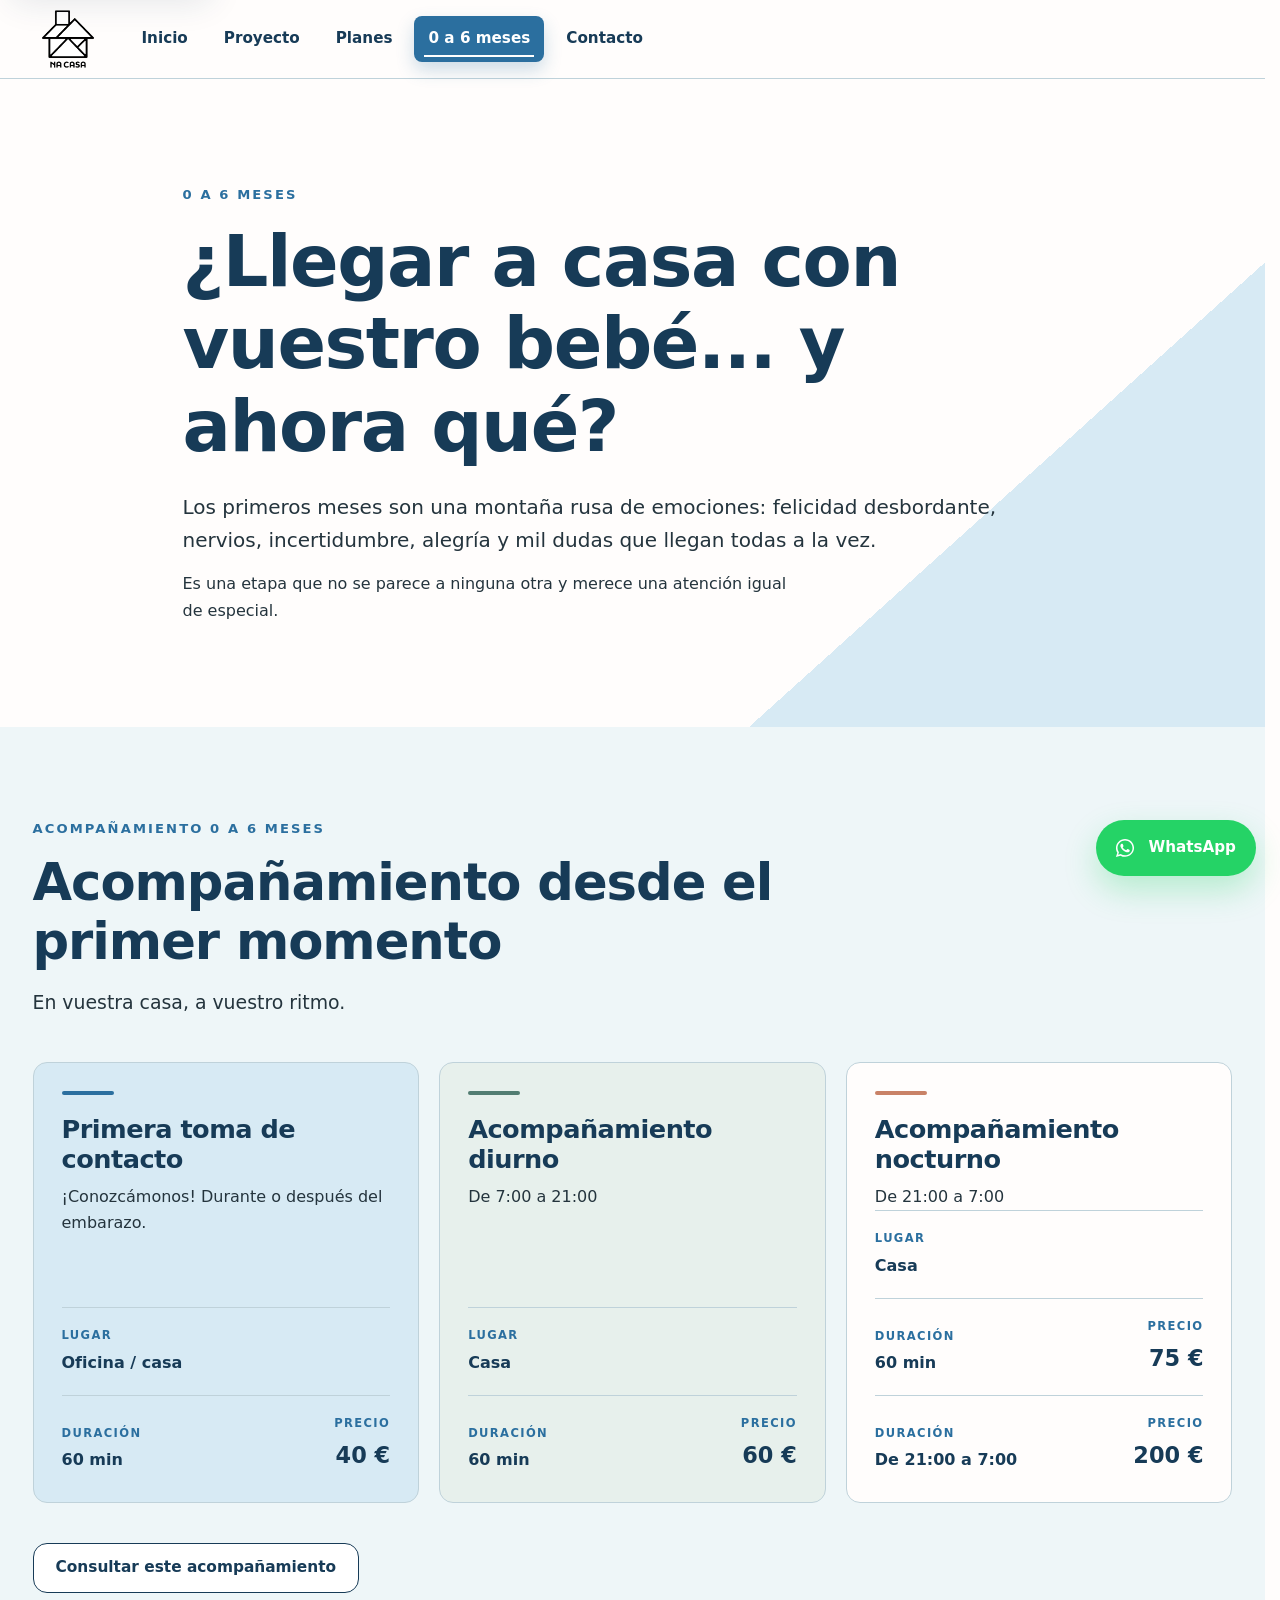
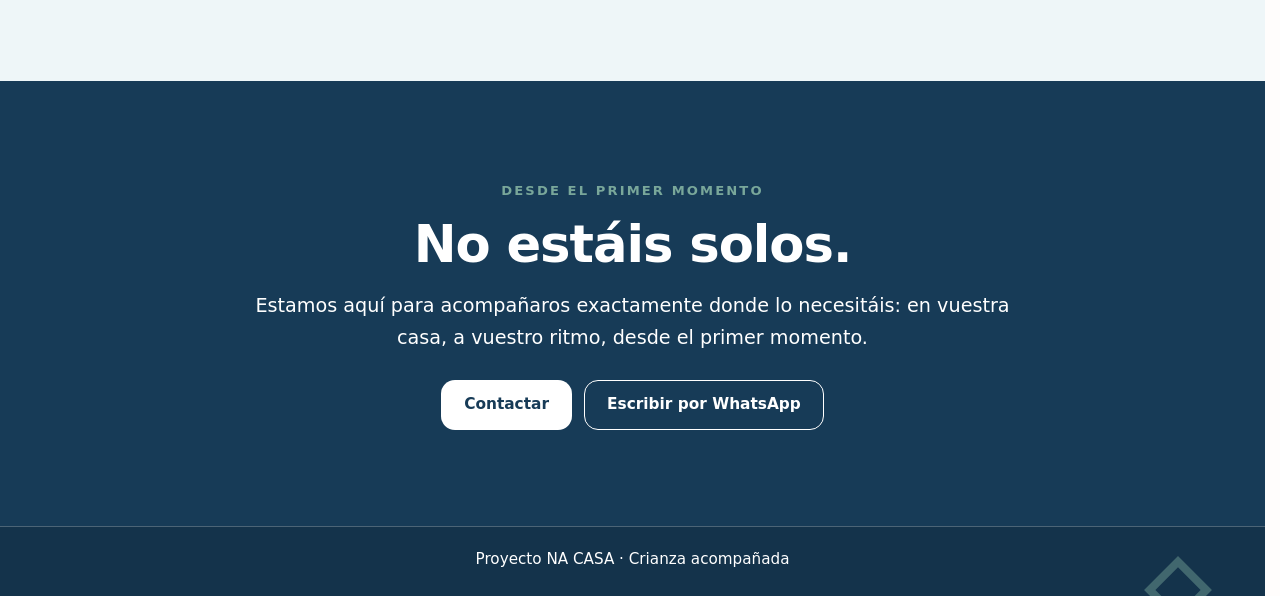
==== commit 1bec3c86: "Update 0 to 6" ====
--- a/cero-a-seis-meses.html
+++ b/cero-a-seis-meses.html
@@ -38,6 +38,111 @@
             </div>
         </section>
 
+        <section class="section section--alternate first-months-services" aria-labelledby="titulo-acompanamiento-primeros-meses">
+            <div class="container">
+                <div class="section-heading first-months-services__heading">
+                    <p class="section-label">ACOMPAÑAMIENTO 0 A 6 MESES</p>
+                    <h2 id="titulo-acompanamiento-primeros-meses">Acompañamiento desde el primer momento</h2>
+                    <p>En vuestra casa, a vuestro ritmo.</p>
+                </div>
+
+                <div class="service-grid first-months-services__grid">
+                    <article class="service-card first-months-service" aria-labelledby="titulo-primera-toma-contacto">
+                        <div class="service-card__intro">
+                            <h3 id="titulo-primera-toma-contacto">Primera toma de contacto</h3>
+                            <p>¡Conozcámonos! Durante o después del embarazo.</p>
+                        </div>
+                        <div class="service-card__commercial">
+                            <dl class="service-card__facts first-months-service__place">
+                                <div>
+                                    <dt>LUGAR</dt>
+                                    <dd>Oficina / casa</dd>
+                                </div>
+                            </dl>
+                            <ul class="first-months-service__options" aria-label="Duración y precio">
+                                <li>
+                                    <span class="first-months-service__field">
+                                        <span class="first-months-service__label">DURACIÓN</span>
+                                        <span>60 min</span>
+                                    </span>
+                                    <span class="first-months-service__field first-months-service__field--price">
+                                        <span class="first-months-service__label">PRECIO</span>
+                                        <strong>40 €</strong>
+                                    </span>
+                                </li>
+                            </ul>
+                        </div>
+                    </article>
+
+                    <article class="service-card first-months-service" aria-labelledby="titulo-acompanamiento-diurno">
+                        <div class="service-card__intro">
+                            <h3 id="titulo-acompanamiento-diurno">Acompañamiento diurno</h3>
+                            <p>De 7:00 a 21:00</p>
+                        </div>
+                        <div class="service-card__commercial">
+                            <dl class="service-card__facts first-months-service__place">
+                                <div>
+                                    <dt>LUGAR</dt>
+                                    <dd>Casa</dd>
+                                </div>
+                            </dl>
+                            <ul class="first-months-service__options" aria-label="Duración y precio">
+                                <li>
+                                    <span class="first-months-service__field">
+                                        <span class="first-months-service__label">DURACIÓN</span>
+                                        <span>60 min</span>
+                                    </span>
+                                    <span class="first-months-service__field first-months-service__field--price">
+                                        <span class="first-months-service__label">PRECIO</span>
+                                        <strong>60 €</strong>
+                                    </span>
+                                </li>
+                            </ul>
+                        </div>
+                    </article>
+
+                    <article class="service-card first-months-service" aria-labelledby="titulo-acompanamiento-nocturno">
+                        <div class="service-card__intro">
+                            <h3 id="titulo-acompanamiento-nocturno">Acompañamiento nocturno</h3>
+                            <p>De 21:00 a 7:00</p>
+                        </div>
+                        <div class="service-card__commercial">
+                            <dl class="service-card__facts first-months-service__place">
+                                <div>
+                                    <dt>LUGAR</dt>
+                                    <dd>Casa</dd>
+                                </div>
+                            </dl>
+                            <ul class="first-months-service__options" aria-label="Dos opciones de duración y precio">
+                                <li>
+                                    <span class="first-months-service__field">
+                                        <span class="first-months-service__label">DURACIÓN</span>
+                                        <span>60 min</span>
+                                    </span>
+                                    <span class="first-months-service__field first-months-service__field--price">
+                                        <span class="first-months-service__label">PRECIO</span>
+                                        <strong>75 €</strong>
+                                    </span>
+                                </li>
+                                <li>
+                                    <span class="first-months-service__field">
+                                        <span class="first-months-service__label">DURACIÓN</span>
+                                        <span>De 21:00 a 7:00</span>
+                                    </span>
+                                    <span class="first-months-service__field first-months-service__field--price">
+                                        <span class="first-months-service__label">PRECIO</span>
+                                        <strong>200 €</strong>
+                                    </span>
+                                </li>
+                            </ul>
+                        </div>
+                    </article>
+                </div>
+
+                <a href="contacto.html" class="button button--secondary first-months-services__cta">Consultar este acompañamiento</a>
+            </div>
+        </section>
+
         <section class="section section--deep first-months-final" aria-labelledby="titulo-no-solos">
             <div class="container first-months-final__content">
                 <p class="section-label">DESDE EL PRIMER MOMENTO</p>
--- a/css/styles.css
+++ b/css/styles.css
@@ -46,7 +46,7 @@
 .plans-hero__lead { max-width: 64ch; font-size: clamp(1.05rem, 1.5vw, 1.2rem); }
 .plans-hero__note { position: relative; width: min(100%, 480px); justify-self: end; padding: 0.75rem 0 0.75rem clamp(1.25rem, 3vw, 2rem); background: transparent; }
 .plans-hero__note::before { content: ""; position: absolute; top: 50%; left: 0; width: 5px; height: clamp(54px, 6vw, 68px); background: var(--color-human); transform: translateY(-50%); }
-.plans-hero__note-label, .plan-card__eyebrow { margin-bottom: 12px; color: var(--color-primary); font-size: 0.78rem; font-weight: 800; letter-spacing: 0.14em; }
+.plans-hero__note-label { margin-bottom: 12px; color: var(--color-primary); font-size: 0.78rem; font-weight: 800; letter-spacing: 0.14em; }
 .plans-choice-section { padding-block: clamp(3rem, 5vw, 4.5rem); }
 .plans-choice { display: grid; grid-template-columns: minmax(0, 0.88fr) minmax(0, 1.12fr); grid-template-areas: "label ." "title content"; column-gap: clamp(2rem, 6vw, 5rem); align-items: start; }
 .plans-choice > div:first-child { display: contents; }
@@ -55,46 +55,56 @@
 .plans-choice__content { grid-area: content; max-width: 650px; }
 .plans-common, .plans-related { display: grid; grid-template-columns: minmax(0, 0.88fr) minmax(0, 1.12fr); gap: clamp(2rem, 6vw, 5rem); align-items: start; }
 .plans-choice__content p + p { margin-top: 14px; }
-.plans-modalities-section { padding-block: clamp(3.5rem, 6vw, 5rem); }
-.plans-heading { max-width: 760px; margin-bottom: 32px; }
-.plans-grid { display: grid; grid-template-columns: repeat(3, minmax(0, 1fr)); gap: 20px; }
-.plan-card { display: flex; height: 100%; flex-direction: column; padding: clamp(1.5rem, 2.5vw, 1.85rem); border: 1px solid var(--color-border); border-radius: var(--radius-medium); background: var(--color-surface); }
-.plan-card--blue { background: var(--color-card-blue); }
-.plan-card--wellbeing { background: var(--color-card-wellbeing); }
-.plan-card h3 { min-height: 2.3em; font-size: clamp(1.45rem, 2vw, 1.75rem); }
-.plan-card > div:first-child > p:last-child { margin-top: 12px; }
-.plan-card__details { margin-top: 22px; }
-.plan-card__details h4 { margin: 0 0 10px; color: var(--color-text-heading); font-size: 0.9rem; }
-.plan-card__details ul { margin: 0; padding-left: 1.15rem; }
-.plan-card__details li + li { margin-top: 6px; }
-.plan-card__pending { margin: 20px 0 14px; padding: 14px 16px; border-left: 3px solid var(--color-human); background: rgba(255, 253, 252, 0.58); }
-.plan-card__pending p:last-child { font-size: 0.93rem; }
-.plan-card .text-link { margin-top: auto; padding-block: 10px 8px; }
-.plans-pricing-review { display: grid; grid-template-columns: minmax(0, 0.9fr) minmax(0, 1.1fr); gap: var(--gap-layout); margin-top: 18px; padding: clamp(1.25rem, 3vw, 1.75rem); border-top: 1px solid var(--color-border); border-right: 0; border-bottom: 1px solid var(--color-border); border-left: 4px solid var(--color-human); border-radius: 0 var(--radius-small) var(--radius-small) 0; background: transparent; }
-.plans-pricing-review h3 { margin-bottom: 0; }
-.plans-common-section { padding-block: clamp(3.25rem, 5vw, 4.5rem); }
+.plans-process-section { padding-block: clamp(3.25rem, 5vw, 4.5rem); background: var(--color-background); }
+.plans-heading { max-width: 760px; margin-bottom: clamp(1.5rem, 3vw, 2rem); }
+.plans-process-section .process-list { position: relative; margin: 0; padding: 0; border-bottom: 1px solid var(--color-border); list-style: none; }
+.plans-process-section .process-list::before { content: ""; position: absolute; top: 30px; bottom: 30px; left: 25px; width: 2px; background: var(--color-border); }
+.plans-process-section .process-step { position: relative; display: grid; grid-template-columns: 52px minmax(0, 1fr) minmax(72px, auto); gap: clamp(1rem, 2.5vw, 1.75rem); align-items: center; padding: clamp(1rem, 2vw, 1.35rem) 0; border-top: 1px solid var(--color-border); }
+.plans-process-section .process-step:not(:last-child)::after { display: none; }
+.plans-process-section .process-step__number { position: relative; z-index: 1; display: grid; width: 42px; height: 42px; place-items: center; justify-self: center; border: 4px solid var(--color-background); border-radius: var(--radius-pill); background: var(--color-primary); color: var(--color-text-inverse); font-size: 0.76rem; font-weight: 800; letter-spacing: 0.06em; }
+.plans-process-section .process-step__content h3 { margin-bottom: 6px; font-size: clamp(1.25rem, 2vw, 1.55rem); }
+.plans-process-section .process-step__content > p:not(.process-step__meta) { max-width: 62ch; color: var(--color-text); }
+.plans-process-section .process-step__meta { margin-top: 8px; color: var(--color-primary-deep); font-size: 0.91rem; font-weight: 700; }
+.plans-process-section .process-step__price, .service-card__price { justify-self: end; color: var(--color-text-heading); font-size: clamp(1.15rem, 2vw, 1.4rem); font-weight: 800; white-space: nowrap; }
+.plans-process__cta { margin-top: clamp(1.5rem, 3vw, 2rem); }
+.plans-services-section { padding-block: clamp(3.5rem, 6vw, 5rem); }
+.service-grid { display: grid; grid-template-columns: repeat(3, minmax(0, 1fr)); gap: 20px; }
+.service-card { position: relative; display: flex; min-width: 0; height: 100%; flex-direction: column; overflow: hidden; padding: clamp(1.4rem, 2.25vw, 1.75rem); border: 1px solid var(--color-border); border-radius: var(--radius-medium); background: var(--color-surface); }
+.service-card:nth-child(1) { background: var(--color-card-blue); }
+.service-card:nth-child(2) { background: var(--color-card-wellbeing); }
+.service-card:nth-child(3) { border-color: var(--color-primary); background: var(--color-background); }
+.service-card::before { content: ""; display: block; width: 52px; height: 4px; flex: 0 0 auto; margin-bottom: 20px; border-radius: var(--radius-pill); background: var(--color-primary); }
+.service-card:nth-child(2)::before { background: var(--color-sage); }
+.service-card:nth-child(3)::before { background: var(--color-human); }
+.service-card h3 { min-height: 2.3em; font-size: clamp(1.4rem, 2vw, 1.7rem); }
+.service-card__intro p { max-width: 34ch; margin-top: 10px; }
+.service-card__commercial { margin-top: auto; padding-top: 20px; }
+.service-card__facts { display: grid; grid-template-columns: repeat(2, minmax(0, 1fr)); gap: 12px; margin: 0; padding: 14px 15px; border: 1px solid var(--color-border); border-radius: var(--radius-small); background: var(--color-surface); }
+.service-card__facts div { min-width: 0; }
+.service-card__facts dt { margin-bottom: 5px; color: var(--color-primary); font-size: 0.72rem; font-weight: 800; letter-spacing: 0.12em; }
+.service-card__facts dd { margin: 0; color: var(--color-text-heading); font-weight: 700; }
+.service-card__price { margin-top: 16px; }
+.service-card .text-link { align-self: flex-start; margin-top: 10px; padding-block: 10px 6px; }
+.plans-common-section { padding-block: clamp(2.75rem, 4vw, 3.75rem); }
 .plans-common { grid-template-columns: minmax(0, 0.82fr) minmax(0, 1.18fr); align-items: center; }
 .plans-common__list { margin: 0; padding: 0; list-style: none; }
 .plans-common__list li { display: grid; grid-template-columns: minmax(150px, 0.7fr) minmax(0, 1.3fr); gap: 20px; padding: 13px 0; border-top: 1px solid var(--color-border); }
 .plans-common__list li:last-child { border-bottom: 1px solid var(--color-border); }
 .plans-common__list strong { color: var(--color-text-heading); }
-.plans-related-section { padding-block: clamp(3.25rem, 5vw, 4.5rem); }
-.plans-related { grid-template-columns: minmax(0, 1.2fr) minmax(280px, 0.8fr); grid-template-areas: "label ." "title note" "copy note" "link note"; column-gap: clamp(2rem, 5vw, 4rem); row-gap: 0; padding: clamp(1.75rem, 3vw, 2.5rem); border: 1px solid var(--color-border); border-radius: var(--radius-large); background: var(--color-card-blue); align-items: start; }
+.plans-related-section { padding-block: clamp(1.5rem, 2.25vw, 2rem); }
+.plans-related { grid-template-columns: minmax(0, 1fr) auto; grid-template-areas: "label link" "title link" "copy link"; column-gap: clamp(2rem, 5vw, 4rem); row-gap: 0; padding: clamp(1.25rem, 2vw, 1.6rem); border: 1px solid var(--color-border); border-radius: var(--radius-large); background: var(--color-card-blue); align-items: center; }
 .plans-related > div { display: contents; }
 .plans-related .section-label { grid-area: label; }
-.plans-related h2 { grid-area: title; }
+.plans-related h2 { grid-area: title; margin-bottom: 8px; }
 .plans-related > div > p:last-of-type { grid-area: copy; }
-.plans-related .text-link { grid-area: link; justify-self: start; }
-.plans-related > .review-note { grid-area: note; align-self: start; }
-.plans-related > div > p:last-of-type { margin-bottom: 20px; }
-.plans-related .review-note { padding: clamp(1.1rem, 2vw, 1.5rem); background: rgba(255, 253, 252, 0.62); }
-.plans-related .review-note p:last-child { font-size: 0.93rem; }
-.plans-guidance-section { padding-block: clamp(2.8rem, 4.5vw, 4rem); }
-.plans-guidance { display: grid; grid-template-columns: minmax(0, 0.82fr) minmax(0, 1.18fr); column-gap: clamp(2rem, 5vw, 4rem); row-gap: clamp(1.25rem, 2.5vw, 2rem); align-items: start; }
+.plans-related .text-link { grid-area: link; justify-self: end; margin-right: clamp(0.25rem, 1vw, 0.75rem); white-space: nowrap; }
+.plans-related > div > p:last-of-type { max-width: 68ch; margin-bottom: 0; }
+.plans-guidance-section { padding-block: clamp(2rem, 3vw, 2.8rem); }
+.plans-guidance { display: grid; grid-template-columns: minmax(0, 0.82fr) minmax(0, 1.18fr); column-gap: clamp(2rem, 5vw, 4rem); row-gap: clamp(1rem, 2vw, 1.5rem); align-items: start; }
 .plans-guidance__items { align-self: end; }
-.plans-guidance__items article { padding-block: 14px; border-top: 1px solid var(--color-border); }
+.plans-guidance__items article { padding-block: 10px; border-top: 1px solid var(--color-border); }
 .plans-guidance__items article:last-child { border-bottom: 1px solid var(--color-border); }
-.plans-guidance > .review-note { grid-column: 1 / -1; padding: clamp(1.25rem, 2.5vw, 1.75rem); background: var(--color-background); }
+.plans-guidance > .review-note { grid-column: 1 / -1; padding: clamp(1rem, 1.75vw, 1.35rem); background: var(--color-background); }
 .plans-guidance > .review-note p:last-child { font-size: 0.93rem; }
 .plans-final-cta { padding-block: clamp(3.25rem, 6vw, 4.75rem); }
 .plans-final-cta__content { max-width: 820px; text-align: center; }
@@ -102,16 +112,17 @@
 .plans-final-cta .home-actions { justify-content: center; margin-top: 26px; }
 
 @media (max-width: 1024px) {
-  .plans-grid { grid-template-columns: repeat(2, minmax(0, 1fr)); }
-  .plan-card:last-child { grid-column: 1 / -1; }
-  .plan-card h3 { min-height: 0; }
+  .service-grid { grid-template-columns: repeat(2, minmax(0, 1fr)); }
+  .service-card:last-child { grid-column: 1 / -1; }
+  .service-card h3 { min-height: 0; }
 }
 
 @media (max-width: 820px) {
   .plans-hero { padding-block: clamp(3rem, 7vw, 4.1rem); background: linear-gradient(160deg, var(--color-background) 0 74%, var(--color-card-blue) 74% 100%); }
-  .plans-hero__layout, .plans-choice, .plans-common, .plans-related, .plans-pricing-review, .plans-guidance { grid-template-columns: 1fr; }
+  .plans-hero__layout, .plans-choice, .plans-common, .plans-related, .plans-guidance { grid-template-columns: 1fr; }
   .plans-choice { grid-template-areas: "label" "title" "content"; }
-  .plans-related { grid-template-areas: "label" "title" "copy" "link" "note"; }
+  .plans-related { grid-template-areas: "label" "title" "copy" "link"; }
+  .plans-related .text-link { justify-self: start; margin-top: 16px; margin-right: 0; white-space: normal; }
   .plans-guidance__items { align-self: auto; }
   .plans-hero__note { width: min(100%, 620px); max-width: none; justify-self: start; margin-top: 2px; padding-left: 1.25rem; }
   .plans-hero__note::before { height: 52px; }
@@ -119,9 +130,19 @@
 }
 
 @media (max-width: 640px) {
-  .plans-grid { grid-template-columns: 1fr; }
-  .plan-card, .plan-card:last-child { height: auto; grid-column: auto; }
+  .plans-process-section .process-list::before { display: none; }
+  .plans-process-section .process-step { grid-template-columns: 1fr; gap: 7px; padding-block: 1rem; }
+  .plans-process-section .process-step__number { justify-self: start; }
+  .plans-process-section .process-step__price { justify-self: start; margin-top: 4px; }
+  .service-grid { grid-template-columns: 1fr; }
+  .service-card, .service-card:last-child { height: auto; grid-column: auto; }
+  .service-card h3 { min-height: 0; }
+  .service-card__intro { display: block; }
   .plans-common__list li { grid-template-columns: 1fr; gap: 4px; }
+}
+
+@media (max-width: 420px) {
+  .service-card__facts { grid-template-columns: 1fr; gap: 10px; }
 }
 /* 0 a 6 meses */
 .first-months-hero { padding: clamp(4rem, 8vw, 6.5rem) 0; background: linear-gradient(138deg, var(--color-background) 0 74%, var(--color-card-blue) 74% 100%); }
@@ -669,13 +690,36 @@
 .contact-layout {
   display: grid;
   grid-template-columns: minmax(0, 0.9fr) minmax(320px, 0.7fr);
-  gap: var(--gap-layout);
+  grid-template-areas: "label ." "title form" "copy form";
+  column-gap: var(--gap-layout);
+  row-gap: 0;
   align-items: start;
 }
 
+.contact-layout > .section-heading {
+  display: contents;
+}
+
+.contact-layout .section-label { grid-area: label; }
+.contact-layout h1 { grid-area: title; }
+.contact-copy { grid-area: copy; max-width: 620px; }
+
 .contact-form {
+  grid-area: form;
   display: grid;
-  gap: 18px;
+  gap: 16px;
+  padding: clamp(1.35rem, 2.5vw, 1.75rem);
+  border-color: rgba(191, 210, 218, 0.78);
+  border-radius: var(--radius-small);
+  background: var(--color-background);
+  box-shadow: 0 8px 24px rgba(23, 59, 87, 0.07);
+}
+
+.contact-form.card:hover {
+  border-color: rgba(191, 210, 218, 0.78);
+  background: var(--color-background);
+  box-shadow: 0 8px 24px rgba(23, 59, 87, 0.07);
+  transform: none;
 }
 
 .contact-form label {
@@ -1365,6 +1409,12 @@
 
   .contact-layout {
     grid-template-columns: 1fr;
+    grid-template-areas: "label" "title" "copy" "form";
+    row-gap: 0;
+  }
+
+  .contact-form {
+    margin-top: clamp(1.5rem, 4vw, 2rem);
   }
 }
 
@@ -1448,6 +1498,10 @@
     opacity: 0.22;
     transform: scale(0.7);
     transform-origin: top right;
+  }
+
+  #contacto .tangram-decoration {
+    display: none;
   }
 }
 
@@ -1883,3 +1937,113 @@
   }
 
 }
+
+/* Servicios de 0 a 6 meses */
+.first-months-services {
+  padding-block: clamp(3.75rem, 7vw, 5.5rem);
+}
+
+.first-months-services__heading {
+  margin-bottom: clamp(1.75rem, 4vw, 2.75rem);
+}
+
+.first-months-services__heading h2::after {
+  display: none;
+}
+
+.first-months-services__heading > p:last-child {
+  font-size: clamp(1.05rem, 1.5vw, 1.18rem);
+}
+
+.first-months-services__grid {
+  align-items: stretch;
+}
+
+.first-months-services__grid .first-months-service {
+  border-color: var(--color-border);
+  box-shadow: none;
+}
+
+.first-months-service .service-card__commercial {
+  padding-top: 18px;
+  border-top: 1px solid var(--color-border);
+}
+
+.first-months-service__place {
+  grid-template-columns: 1fr;
+  padding: 0 0 18px;
+  border: 0;
+  border-radius: 0;
+  background: transparent;
+}
+
+.first-months-service__options {
+  margin: 0;
+  padding: 0;
+  border: 0;
+  border-top: 1px solid var(--color-border);
+  border-radius: 0;
+  background: transparent;
+  list-style: none;
+}
+
+.first-months-service__options li {
+  display: grid;
+  grid-template-columns: minmax(0, 1fr) minmax(88px, auto);
+  gap: 16px;
+  align-items: end;
+  padding: 18px 0 0;
+}
+
+.first-months-service__options li + li {
+  margin-top: 18px;
+  padding-top: 18px;
+  border-top: 1px solid var(--color-border);
+}
+
+.first-months-service__field {
+  display: grid;
+  min-width: 0;
+  gap: 4px;
+  color: var(--color-text-heading);
+  font-weight: 700;
+}
+
+.first-months-service__field--price {
+  justify-items: end;
+  text-align: right;
+  white-space: nowrap;
+}
+
+.first-months-service__field--price strong {
+  font-size: clamp(1.15rem, 2vw, 1.4rem);
+}
+
+.first-months-service__label {
+  color: var(--color-primary);
+  font-size: 0.72rem;
+  font-weight: 800;
+  letter-spacing: 0.12em;
+}
+
+.first-months-services__cta {
+  margin-top: clamp(1.75rem, 4vw, 2.5rem);
+}
+
+@media (max-width: 640px) {
+  .first-months-services__cta {
+    width: 100%;
+  }
+}
+
+@media (max-width: 360px) {
+  .first-months-service__options li {
+    grid-template-columns: 1fr;
+    gap: 10px;
+  }
+
+  .first-months-service__field--price {
+    justify-items: start;
+    text-align: left;
+  }
+}
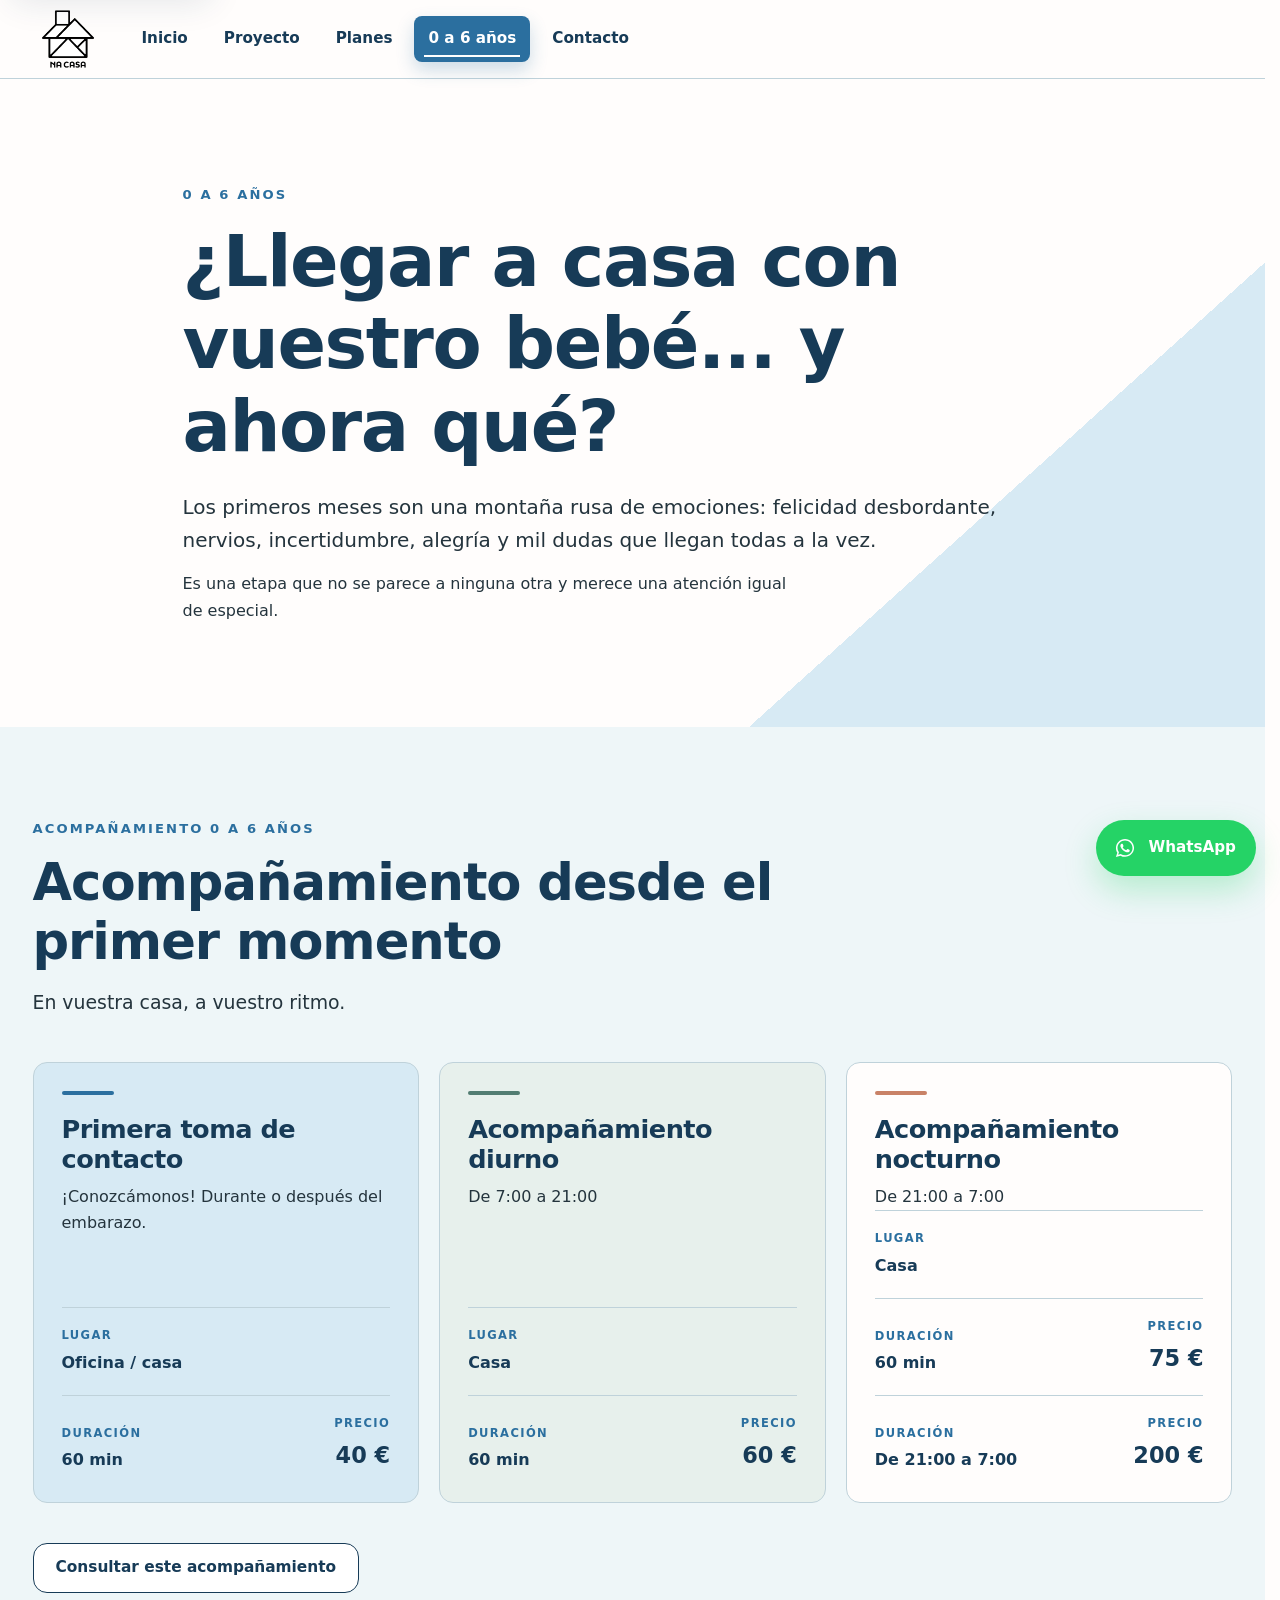
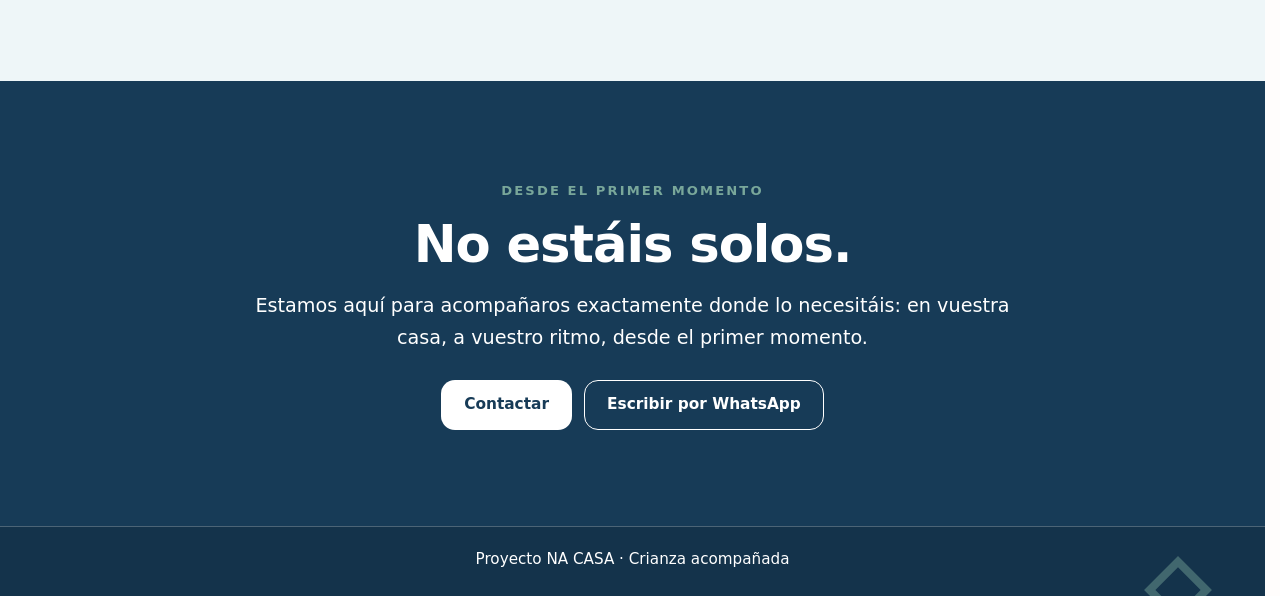
==== commit d5b3907d: "Last updates" ====
--- a/cero-a-seis-meses.html
+++ b/cero-a-seis-meses.html
@@ -4,7 +4,7 @@
 <head>
     <meta charset="UTF-8" />
     <meta name="viewport" content="width=device-width, initial-scale=1.0" />
-    <title>0 a 6 meses | NA CASA</title>
+    <title>0 a 6 años | NA CASA</title>
     <meta name="description" content="Acompañamiento en casa, al ritmo de cada familia, durante los primeros seis meses." />
     <link rel="stylesheet" href="css/styles.css" />
     <link rel="icon" type="image/png" href="img/NA CASA LOGO_LOGO POSITIVO.png" />
@@ -22,7 +22,7 @@
                 <a href="index.html">Inicio</a>
                 <a href="proyecto.html">Proyecto</a>
                 <a href="planes.html">Planes</a>
-                <a href="cero-a-seis-meses.html" class="active" aria-current="page">0 a 6 meses</a>
+                <a href="cero-a-seis-meses.html" class="active" aria-current="page">0 a 6 años</a>
                 <a href="contacto.html">Contacto</a>
             </nav>
         </div>
@@ -31,7 +31,7 @@
     <main id="contenido-principal">
         <section class="first-months-hero">
             <div class="container first-months-hero__content">
-                <p class="section-label">0 A 6 MESES</p>
+                <p class="section-label">0 A 6 AÑOS</p>
                 <h1>¿Llegar a casa con vuestro bebé... y ahora qué?</h1>
                 <p class="first-months-hero__lead">Los primeros meses son una montaña rusa de emociones: felicidad desbordante, nervios, incertidumbre, alegría y mil dudas que llegan todas a la vez.</p>
                 <p>Es una etapa que no se parece a ninguna otra y merece una atención igual de especial.</p>
@@ -41,7 +41,7 @@
         <section class="section section--alternate first-months-services" aria-labelledby="titulo-acompanamiento-primeros-meses">
             <div class="container">
                 <div class="section-heading first-months-services__heading">
-                    <p class="section-label">ACOMPAÑAMIENTO 0 A 6 MESES</p>
+                    <p class="section-label">ACOMPAÑAMIENTO 0 A 6 AÑOS</p>
                     <h2 id="titulo-acompanamiento-primeros-meses">Acompañamiento desde el primer momento</h2>
                     <p>En vuestra casa, a vuestro ritmo.</p>
                 </div>
--- a/css/styles.css
+++ b/css/styles.css
@@ -144,7 +144,7 @@
 @media (max-width: 420px) {
   .service-card__facts { grid-template-columns: 1fr; gap: 10px; }
 }
-/* 0 a 6 meses */
+/* 0 a 6 años */
 .first-months-hero { padding: clamp(4rem, 8vw, 6.5rem) 0; background: linear-gradient(138deg, var(--color-background) 0 74%, var(--color-card-blue) 74% 100%); }
 .first-months-hero__content { max-width: 900px; }
 .first-months-hero__content h1 { max-width: 15ch; margin-bottom: 24px; font-size: clamp(2.7rem, 5.6vw, 4.9rem); }
@@ -169,6 +169,14 @@
   scroll-behavior: smooth;
   scroll-padding-top: 100px;
   scrollbar-gutter: stable;
+}
+
+#por-que-nace,
+#diferencia-na-casa,
+#por-que-en-casa,
+#accesos-principales,
+#como-trabajamos {
+  scroll-margin-top: 20px;
 }
 
 body {
@@ -875,6 +883,60 @@
   margin-top: 32px;
 }
 
+.home-index-layout {
+  display: grid;
+  grid-template-columns: minmax(0, 1fr) auto;
+  gap: clamp(1.5rem, 3vw, 2.5rem);
+  align-items: start;
+  max-width: 650px;
+  margin-top: clamp(1.5rem, 2.5vw, 2rem);
+}
+
+.home-page-index {
+  min-width: 0;
+}
+
+.home-page-index__label {
+  margin-bottom: 7px;
+  color: var(--color-primary);
+  font-size: 0.72rem;
+  font-weight: 800;
+  letter-spacing: 0.14em;
+}
+
+.home-page-index__list {
+  display: grid;
+  grid-template-columns: minmax(0, 1fr);
+  gap: 2px;
+  margin: 0;
+  padding: 0;
+  list-style: none;
+}
+
+.home-page-index__list a {
+  display: inline-flex;
+  min-height: 32px;
+  align-items: center;
+  padding-block: 3px;
+  border-bottom: 1px solid transparent;
+  color: var(--color-primary-deep);
+  font-size: 0.91rem;
+  font-weight: 700;
+  line-height: 1.3;
+  text-decoration: none;
+}
+
+.home-page-index__list a:hover,
+.home-page-index__list a:focus-visible {
+  border-bottom-color: var(--color-primary);
+  color: var(--color-primary);
+}
+
+.home-index-layout .home-actions {
+  justify-self: end;
+  margin-top: 0;
+}
+
 .home-hero__visual {
   position: relative;
   min-width: 0;
@@ -1044,8 +1106,10 @@
 
 .access-grid {
   display: grid;
-  grid-template-columns: repeat(3, minmax(0, 1fr));
-  gap: 20px;
+  grid-template-columns: repeat(2, minmax(0, 1fr));
+  gap: 24px;
+  width: min(100%, 1040px);
+  margin-inline: auto;
 }
 
 .access-card {
@@ -1233,6 +1297,16 @@
     grid-template-columns: minmax(0, 1fr);
   }
 
+  .home-index-layout {
+    grid-template-columns: minmax(0, 1fr);
+    gap: 18px;
+    align-items: start;
+  }
+
+  .home-index-layout .home-actions {
+    justify-self: start;
+  }
+
   .home-hero {
     min-height: auto;
     padding: 3.25rem 0;
@@ -1273,10 +1347,6 @@
   .home-shape--circle {
     width: 32px;
     height: 32px;
-  }
-
-  .access-grid {
-    grid-template-columns: 1fr;
   }
 
   .access-card {
@@ -1367,6 +1437,22 @@
     font-size: clamp(2.6rem, 12vw, 3.25rem);
   }
 
+  .home-page-index__list {
+    display: grid;
+    grid-template-columns: minmax(0, 1fr);
+    gap: 0;
+  }
+
+  .home-page-index__list a {
+    width: fit-content;
+    min-height: 44px;
+  }
+
+  .home-index-layout .home-actions {
+    width: 100%;
+    justify-self: stretch;
+  }
+
   .home-actions {
     flex-direction: column;
     align-items: stretch;
@@ -1381,12 +1467,244 @@
     grid-template-columns: 1fr;
   }
 
+  .access-grid {
+    grid-template-columns: minmax(0, 1fr);
+    width: 100%;
+  }
+
   .home-editorial__note {
     margin-top: 16px;
   }
 
   .home-final-cta__decoration {
     right: -150px;
+  }
+}
+
+/* Inicio: proceso compartido */
+.home-process-section .process-timeline {
+  position: relative;
+  display: grid;
+  grid-template-columns: repeat(4, minmax(0, 1fr));
+  gap: clamp(0.8rem, 1.8vw, 1.5rem);
+  min-width: 0;
+  margin: 0;
+  padding: 0;
+  list-style: none;
+}
+
+.home-process-section .process-timeline::before {
+  content: "";
+  position: absolute;
+  top: 50%;
+  right: 32px;
+  left: 0;
+  z-index: 0;
+  height: 4px;
+  border-radius: var(--radius-pill);
+  background: var(--color-primary);
+  transform: translateY(-50%);
+}
+
+.home-process-section .process-timeline::after {
+  content: "";
+  position: absolute;
+  top: 50%;
+  right: 0;
+  z-index: 0;
+  border-top: 17px solid transparent;
+  border-bottom: 17px solid transparent;
+  border-left: 28px solid var(--color-primary);
+  transform: translateY(-50%);
+}
+
+.home-process-section .process-step {
+  position: relative;
+  z-index: 1;
+  display: grid;
+  min-width: 0;
+  grid-template-rows: minmax(184px, 1fr) 40px minmax(184px, 1fr);
+  padding: 0;
+}
+
+.home-process-section .process-step::after {
+  content: "";
+  position: absolute;
+  top: calc(50% - 28px);
+  left: 50%;
+  display: block;
+  width: 3px;
+  height: 28px;
+  background: var(--color-primary);
+  transform: translateX(-50%);
+}
+
+.home-process-section .process-step:nth-child(even)::after {
+  top: 50%;
+}
+
+.home-process-section .process-step__body {
+  display: grid;
+  grid-template-columns: auto minmax(0, 1fr) 54px;
+  gap: 10px;
+  align-items: start;
+  align-self: end;
+  padding-bottom: 26px;
+}
+
+.home-process-section .process-step:nth-child(odd) .process-step__body {
+  grid-row: 1;
+}
+
+.home-process-section .process-step:nth-child(even) .process-step__body {
+  grid-row: 3;
+  align-self: start;
+  padding: 26px 0 0;
+}
+
+.home-process-section .process-step__number {
+  width: auto;
+  height: auto;
+  margin: 0;
+  border: 0;
+  border-radius: 0;
+  background: transparent;
+  color: var(--color-primary);
+  font-size: clamp(2.6rem, 4vw, 3.5rem);
+  font-weight: 800;
+  line-height: 0.9;
+}
+
+.home-process-section .process-step h3 {
+  max-width: 19ch;
+  margin-bottom: 6px;
+  color: var(--color-primary-deep);
+  font-size: clamp(1.06rem, 1.45vw, 1.25rem);
+  line-height: 1.25;
+}
+
+.home-process-section .process-step p {
+  max-width: 25ch;
+  font-size: 0.9rem;
+  line-height: 1.48;
+}
+
+.home-process-section .process-step__icon {
+  width: 54px;
+  height: 54px;
+  align-self: center;
+  color: var(--color-primary-deep);
+  fill: none;
+  stroke: currentColor;
+  stroke-linecap: round;
+  stroke-linejoin: round;
+  stroke-width: 2.2;
+}
+
+@media (max-width: 1050px) {
+  .home-process-section .process-timeline {
+    display: grid;
+    grid-template-columns: minmax(0, 1fr);
+    gap: 28px;
+    padding: 4px 0 24px;
+  }
+
+  .home-process-section .process-timeline::before {
+    top: 30px;
+    right: auto;
+    bottom: 0;
+    left: 25px;
+    width: 4px;
+    height: auto;
+    transform: none;
+  }
+
+  .home-process-section .process-timeline::after {
+    top: auto;
+    right: auto;
+    bottom: -1px;
+    left: 15px;
+    border-top: 24px solid var(--color-primary);
+    border-right: 12px solid transparent;
+    border-bottom: 0;
+    border-left: 12px solid transparent;
+    transform: none;
+  }
+
+  .home-process-section .process-step {
+    grid-template-rows: auto;
+    padding: 0;
+  }
+
+  .home-process-section .process-step::after {
+    display: none;
+  }
+
+  .home-process-section .process-step__body,
+  .home-process-section .process-step:nth-child(odd) .process-step__body,
+  .home-process-section .process-step:nth-child(even) .process-step__body {
+    grid-row: 1;
+    grid-template-columns: 50px minmax(0, 1fr) 56px;
+    gap: 18px;
+    align-self: start;
+    align-items: start;
+    padding: 0;
+  }
+
+  .home-process-section .process-step__number {
+    position: relative;
+    z-index: 1;
+    min-width: 50px;
+    padding: 4px 0 8px;
+    background: var(--color-surface-alt);
+    font-size: 3rem;
+    text-align: center;
+  }
+
+  .home-process-section .process-step h3,
+  .home-process-section .process-step p {
+    max-width: 40rem;
+  }
+
+  .home-process-section .process-step__icon {
+    width: 52px;
+    height: 52px;
+  }
+}
+
+@media (max-width: 560px) {
+  .home-process-section .process-timeline {
+    gap: 24px;
+  }
+
+  .home-process-section .process-step__body,
+  .home-process-section .process-step:nth-child(odd) .process-step__body,
+  .home-process-section .process-step:nth-child(even) .process-step__body {
+    grid-template-columns: 46px minmax(0, 1fr) 44px;
+    gap: 12px;
+  }
+
+  .home-process-section .process-step__number {
+    min-width: 46px;
+    font-size: 2.6rem;
+  }
+
+  .home-process-section .process-timeline::before {
+    top: 28px;
+    left: 22px;
+  }
+
+  .home-process-section .process-timeline::after {
+    left: 12px;
+  }
+
+  .home-process-section .process-step__icon {
+    width: 44px;
+    height: 44px;
+  }
+
+  .home-process-section .process-step p {
+    font-size: 0.88rem;
   }
 }
 
@@ -1938,7 +2256,7 @@
 
 }
 
-/* Servicios de 0 a 6 meses */
+/* Servicios de 0 a 6 años */
 .first-months-services {
   padding-block: clamp(3.75rem, 7vw, 5.5rem);
 }
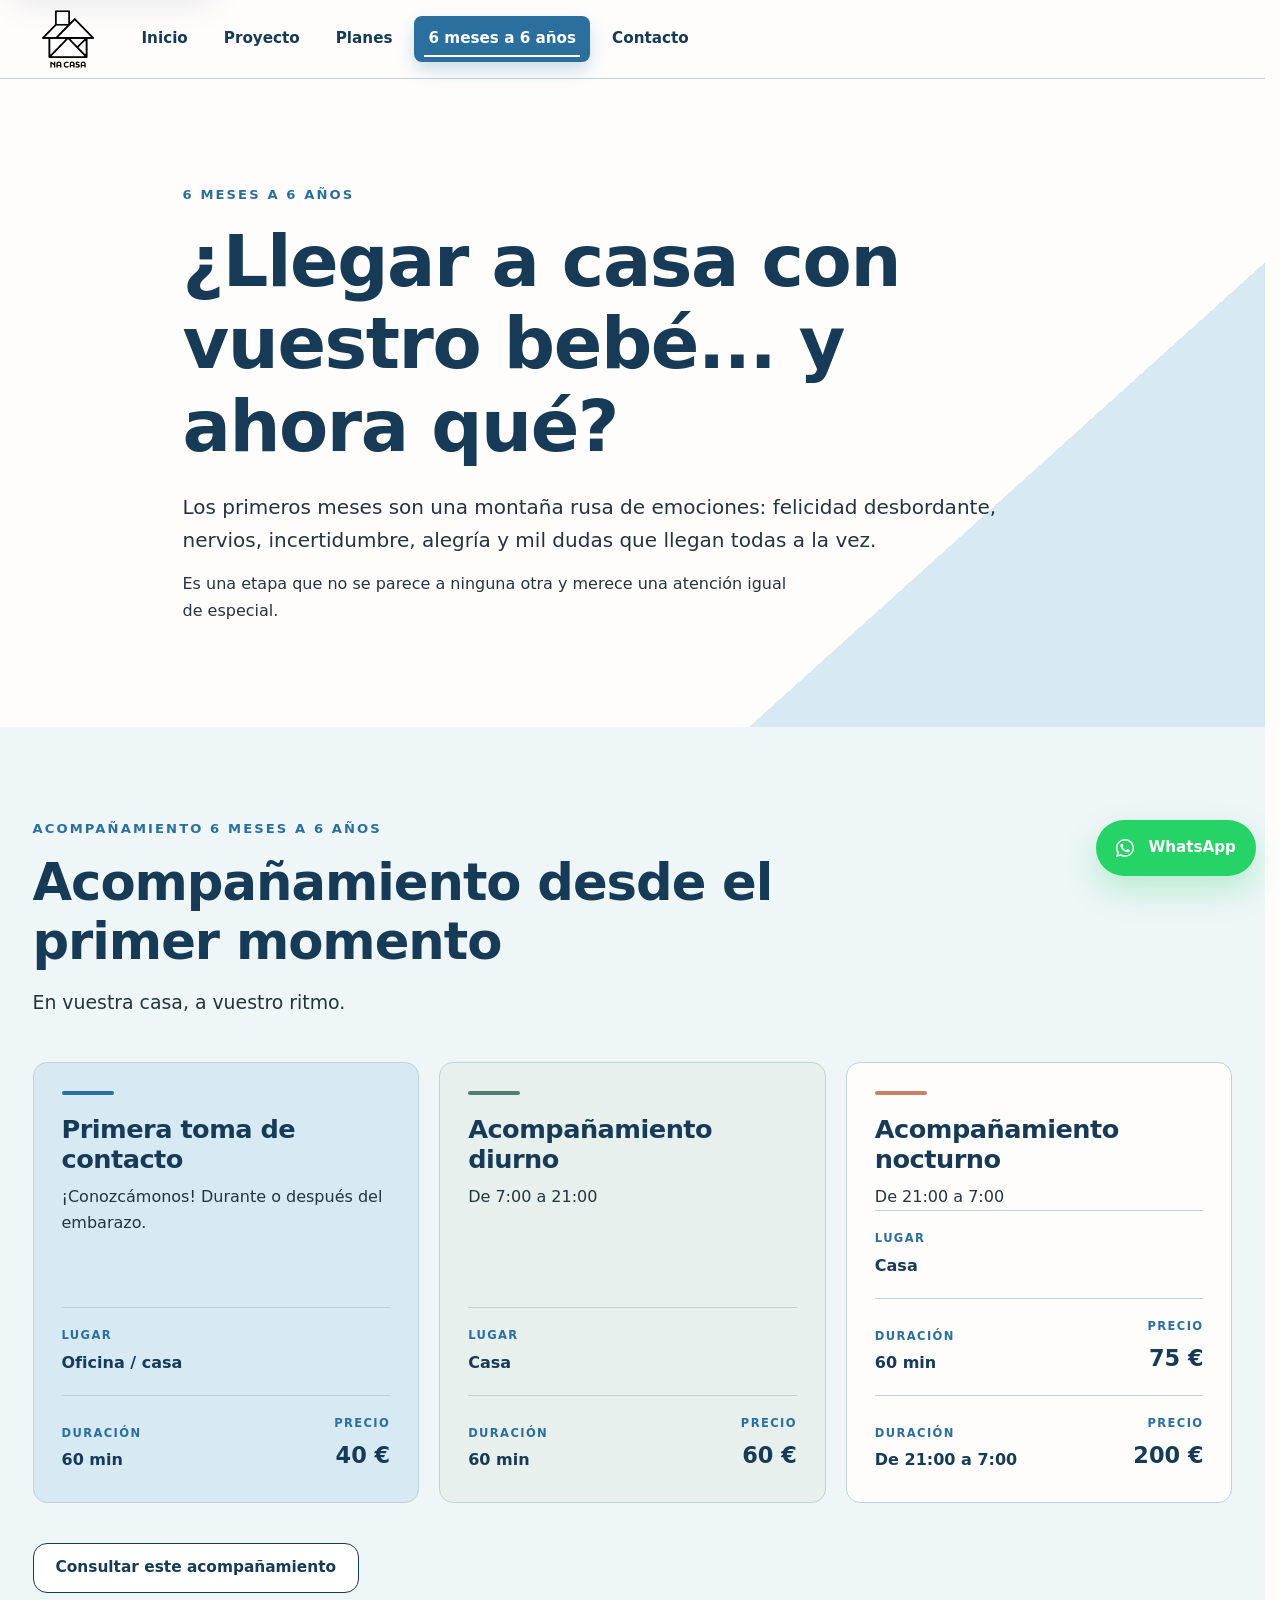
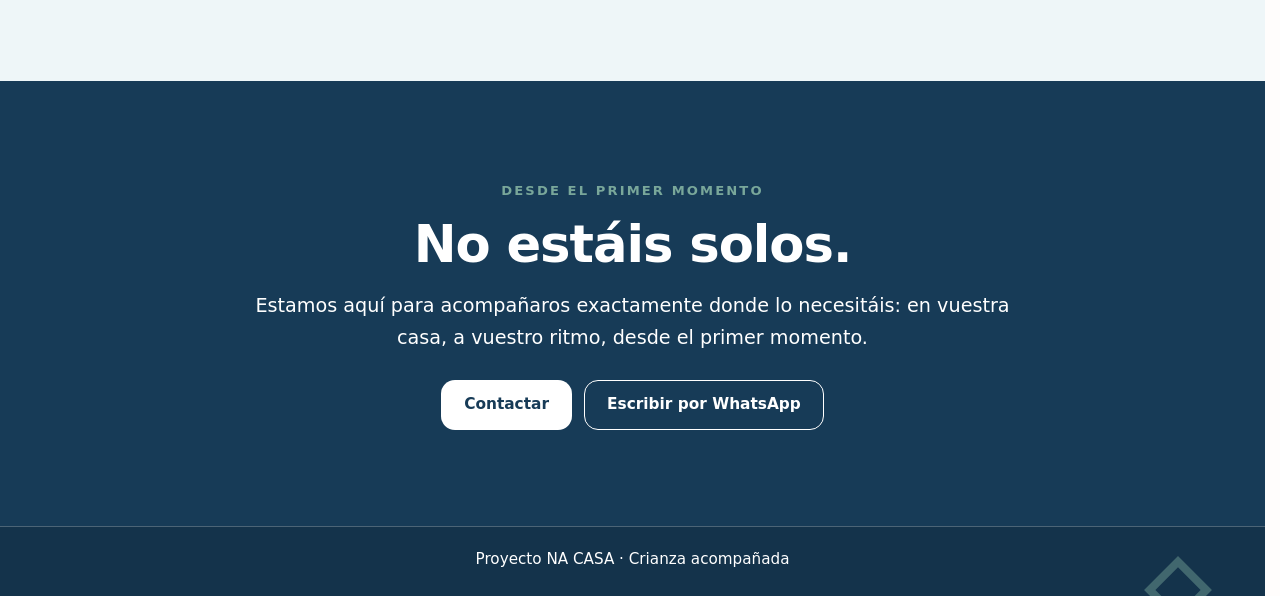
==== commit 06547e12: "Update to mobile" ====
--- a/cero-a-seis-meses.html
+++ b/cero-a-seis-meses.html
@@ -4,7 +4,7 @@
 <head>
     <meta charset="UTF-8" />
     <meta name="viewport" content="width=device-width, initial-scale=1.0" />
-    <title>0 a 6 años | NA CASA</title>
+    <title>6 meses a 6 años | NA CASA</title>
     <meta name="description" content="Acompañamiento en casa, al ritmo de cada familia, durante los primeros seis meses." />
     <link rel="stylesheet" href="css/styles.css" />
     <link rel="icon" type="image/png" href="img/NA CASA LOGO_LOGO POSITIVO.png" />
@@ -22,7 +22,7 @@
                 <a href="index.html">Inicio</a>
                 <a href="proyecto.html">Proyecto</a>
                 <a href="planes.html">Planes</a>
-                <a href="cero-a-seis-meses.html" class="active" aria-current="page">0 a 6 años</a>
+                <a href="cero-a-seis-meses.html" class="active" aria-current="page">6 meses a 6 años</a>
                 <a href="contacto.html">Contacto</a>
             </nav>
         </div>
@@ -31,7 +31,7 @@
     <main id="contenido-principal">
         <section class="first-months-hero">
             <div class="container first-months-hero__content">
-                <p class="section-label">0 A 6 AÑOS</p>
+                <p class="section-label">6 MESES A 6 AÑOS</p>
                 <h1>¿Llegar a casa con vuestro bebé... y ahora qué?</h1>
                 <p class="first-months-hero__lead">Los primeros meses son una montaña rusa de emociones: felicidad desbordante, nervios, incertidumbre, alegría y mil dudas que llegan todas a la vez.</p>
                 <p>Es una etapa que no se parece a ninguna otra y merece una atención igual de especial.</p>
@@ -41,7 +41,7 @@
         <section class="section section--alternate first-months-services" aria-labelledby="titulo-acompanamiento-primeros-meses">
             <div class="container">
                 <div class="section-heading first-months-services__heading">
-                    <p class="section-label">ACOMPAÑAMIENTO 0 A 6 AÑOS</p>
+                    <p class="section-label">ACOMPAÑAMIENTO 6 MESES A 6 AÑOS</p>
                     <h2 id="titulo-acompanamiento-primeros-meses">Acompañamiento desde el primer momento</h2>
                     <p>En vuestra casa, a vuestro ritmo.</p>
                 </div>
--- a/css/styles.css
+++ b/css/styles.css
@@ -1545,11 +1545,23 @@
 
 .home-process-section .process-step__body {
   display: grid;
-  grid-template-columns: auto minmax(0, 1fr) 54px;
+  grid-template-columns: auto minmax(0, 1fr);
   gap: 10px;
   align-items: start;
   align-self: end;
   padding-bottom: 26px;
+}
+
+.home-process-section .process-step__content {
+  display: grid;
+  min-width: 0;
+  grid-template-columns: minmax(0, 1fr) 54px;
+  grid-template-rows: auto auto;
+  column-gap: 10px;
+}
+
+.home-process-section .process-step__heading {
+  display: contents;
 }
 
 .home-process-section .process-step:nth-child(odd) .process-step__body {
@@ -1576,6 +1588,8 @@
 }
 
 .home-process-section .process-step h3 {
+  grid-column: 1;
+  grid-row: 1;
   max-width: 19ch;
   margin-bottom: 6px;
   color: var(--color-primary-deep);
@@ -1584,12 +1598,16 @@
 }
 
 .home-process-section .process-step p {
+  grid-column: 1;
+  grid-row: 2;
   max-width: 25ch;
   font-size: 0.9rem;
   line-height: 1.48;
 }
 
 .home-process-section .process-step__icon {
+  grid-column: 2;
+  grid-row: 1 / -1;
   width: 54px;
   height: 54px;
   align-self: center;
@@ -1605,16 +1623,16 @@
   .home-process-section .process-timeline {
     display: grid;
     grid-template-columns: minmax(0, 1fr);
-    gap: 28px;
-    padding: 4px 0 24px;
+    gap: 22px;
+    padding: 4px 0 14px;
   }
 
   .home-process-section .process-timeline::before {
-    top: 30px;
+    top: 26px;
     right: auto;
-    bottom: 0;
-    left: 25px;
-    width: 4px;
+    bottom: 5px;
+    left: 27px;
+    width: 2px;
     height: auto;
     transform: none;
   }
@@ -1622,12 +1640,13 @@
   .home-process-section .process-timeline::after {
     top: auto;
     right: auto;
-    bottom: -1px;
-    left: 15px;
-    border-top: 24px solid var(--color-primary);
-    border-right: 12px solid transparent;
-    border-bottom: 0;
-    border-left: 12px solid transparent;
+    bottom: 0;
+    left: 23px;
+    width: 10px;
+    height: 10px;
+    border: 0;
+    border-radius: var(--radius-pill);
+    background: var(--color-primary);
     transform: none;
   }
 
@@ -1644,8 +1663,10 @@
   .home-process-section .process-step:nth-child(odd) .process-step__body,
   .home-process-section .process-step:nth-child(even) .process-step__body {
     grid-row: 1;
-    grid-template-columns: 50px minmax(0, 1fr) 56px;
-    gap: 18px;
+    grid-template-columns: 56px minmax(0, 1fr);
+    grid-template-rows: auto auto;
+    column-gap: 16px;
+    row-gap: 8px;
     align-self: start;
     align-items: start;
     padding: 0;
@@ -1654,57 +1675,202 @@
   .home-process-section .process-step__number {
     position: relative;
     z-index: 1;
-    min-width: 50px;
-    padding: 4px 0 8px;
+    grid-row: 1 / -1;
+    width: 56px;
+    min-width: 0;
+    padding: 2px 0 7px;
     background: var(--color-surface-alt);
-    font-size: 3rem;
+    font-size: 2.75rem;
     text-align: center;
+  }
+
+  .home-process-section .process-step__content {
+    display: block;
+    width: 100%;
+    max-width: none;
+    min-width: 0;
+    grid-column: 2;
+    grid-row: 1;
+  }
+
+  .home-process-section .process-step__heading {
+    display: grid;
+    width: 100%;
+    min-width: 0;
+    grid-template-columns: minmax(0, 1fr) auto;
+    gap: 12px;
+    align-items: start;
   }
 
   .home-process-section .process-step h3,
   .home-process-section .process-step p {
-    max-width: 40rem;
+    max-width: none;
   }
 
   .home-process-section .process-step__icon {
-    width: 52px;
-    height: 52px;
+    grid-column: 2;
+    grid-row: 1;
+    width: 40px;
+    height: 40px;
+    justify-self: end;
+    align-self: start;
   }
 }
 
 @media (max-width: 560px) {
   .home-process-section .process-timeline {
-    gap: 24px;
+    position: relative;
+    display: grid;
+    width: 100%;
+    max-width: none;
+    min-width: 0;
+    grid-template-columns: minmax(0, 1fr);
+    gap: 22px;
+    margin: 0;
+    padding: 0 0 14px;
+  }
+
+  .home-process-section .process-step,
+  .home-process-section .process-step:nth-child(odd),
+  .home-process-section .process-step:nth-child(even) {
+    position: relative;
+    display: block;
+    width: 100%;
+    max-width: none;
+    min-width: 0;
+    margin: 0;
+    padding: 0;
+    transform: none;
   }
 
   .home-process-section .process-step__body,
   .home-process-section .process-step:nth-child(odd) .process-step__body,
   .home-process-section .process-step:nth-child(even) .process-step__body {
-    grid-template-columns: 46px minmax(0, 1fr) 44px;
+    position: static;
+    display: grid;
+    width: 100%;
+    max-width: none;
+    min-width: 0;
+    grid-row: auto;
+    grid-template-columns: 52px minmax(0, 1fr);
+    grid-template-rows: auto;
+    gap: 14px;
+    align-items: start;
+    align-self: auto;
+    margin: 0;
+    padding: 0;
+    transform: none;
+  }
+
+  .home-process-section .process-step__number {
+    position: relative;
+    z-index: 1;
+    grid-column: 1;
+    grid-row: auto;
+    width: 52px;
+    min-width: 0;
+    margin: 0;
+    padding: 2px 0 7px;
+    background: var(--color-surface-alt);
+    font-size: 2.45rem;
+    text-align: center;
+    transform: none;
+  }
+
+  .home-process-section .process-step__content {
+    display: block;
+    width: 100%;
+    max-width: none;
+    min-width: 0;
+    grid-column: 2;
+    grid-row: auto;
+    margin: 0;
+    padding: 0;
+    transform: none;
+  }
+
+  .home-process-section .process-step__heading {
+    position: static;
+    display: flex;
+    width: 100%;
+    max-width: none;
+    min-width: 0;
+    align-items: start;
+    justify-content: space-between;
     gap: 12px;
-  }
-
-  .home-process-section .process-step__number {
-    min-width: 46px;
-    font-size: 2.6rem;
+    margin: 0;
+    padding: 0;
+    transform: none;
+  }
+
+  .home-process-section .process-step h3 {
+    position: static;
+    width: auto;
+    max-width: none;
+    min-width: 0;
+    flex: 1 1 auto;
+    grid-column: auto;
+    grid-row: auto;
+    margin-bottom: 0;
+    padding: 0;
+    transform: none;
+  }
+
+  .home-process-section .process-step p {
+    position: static;
+    display: block;
+    width: 100%;
+    max-width: none;
+    min-width: 0;
+    grid-column: auto;
+    grid-row: auto;
+    margin-top: 7px;
+    padding: 0;
+    font-size: 0.9rem;
+    transform: none;
   }
 
   .home-process-section .process-timeline::before {
-    top: 28px;
-    left: 22px;
+    top: 24px;
+    right: auto;
+    bottom: 5px;
+    left: 25px;
+    width: 2px;
+    height: auto;
+    transform: none;
   }
 
   .home-process-section .process-timeline::after {
-    left: 12px;
+    top: auto;
+    right: auto;
+    bottom: 0;
+    left: 21px;
+    width: 10px;
+    height: 10px;
+    border: 0;
+    border-radius: var(--radius-pill);
+    background: var(--color-primary);
+    transform: none;
+  }
+
+  .home-process-section .process-step::after,
+  .home-process-section .process-step:nth-child(odd)::after,
+  .home-process-section .process-step:nth-child(even)::after {
+    display: none;
   }
 
   .home-process-section .process-step__icon {
-    width: 44px;
-    height: 44px;
-  }
-
-  .home-process-section .process-step p {
-    font-size: 0.88rem;
+    position: static;
+    width: 32px;
+    min-width: 32px;
+    height: 32px;
+    flex: 0 0 32px;
+    grid-column: auto;
+    grid-row: auto;
+    margin: 0;
+    padding: 0;
+    align-self: start;
+    transform: none;
   }
 }
 
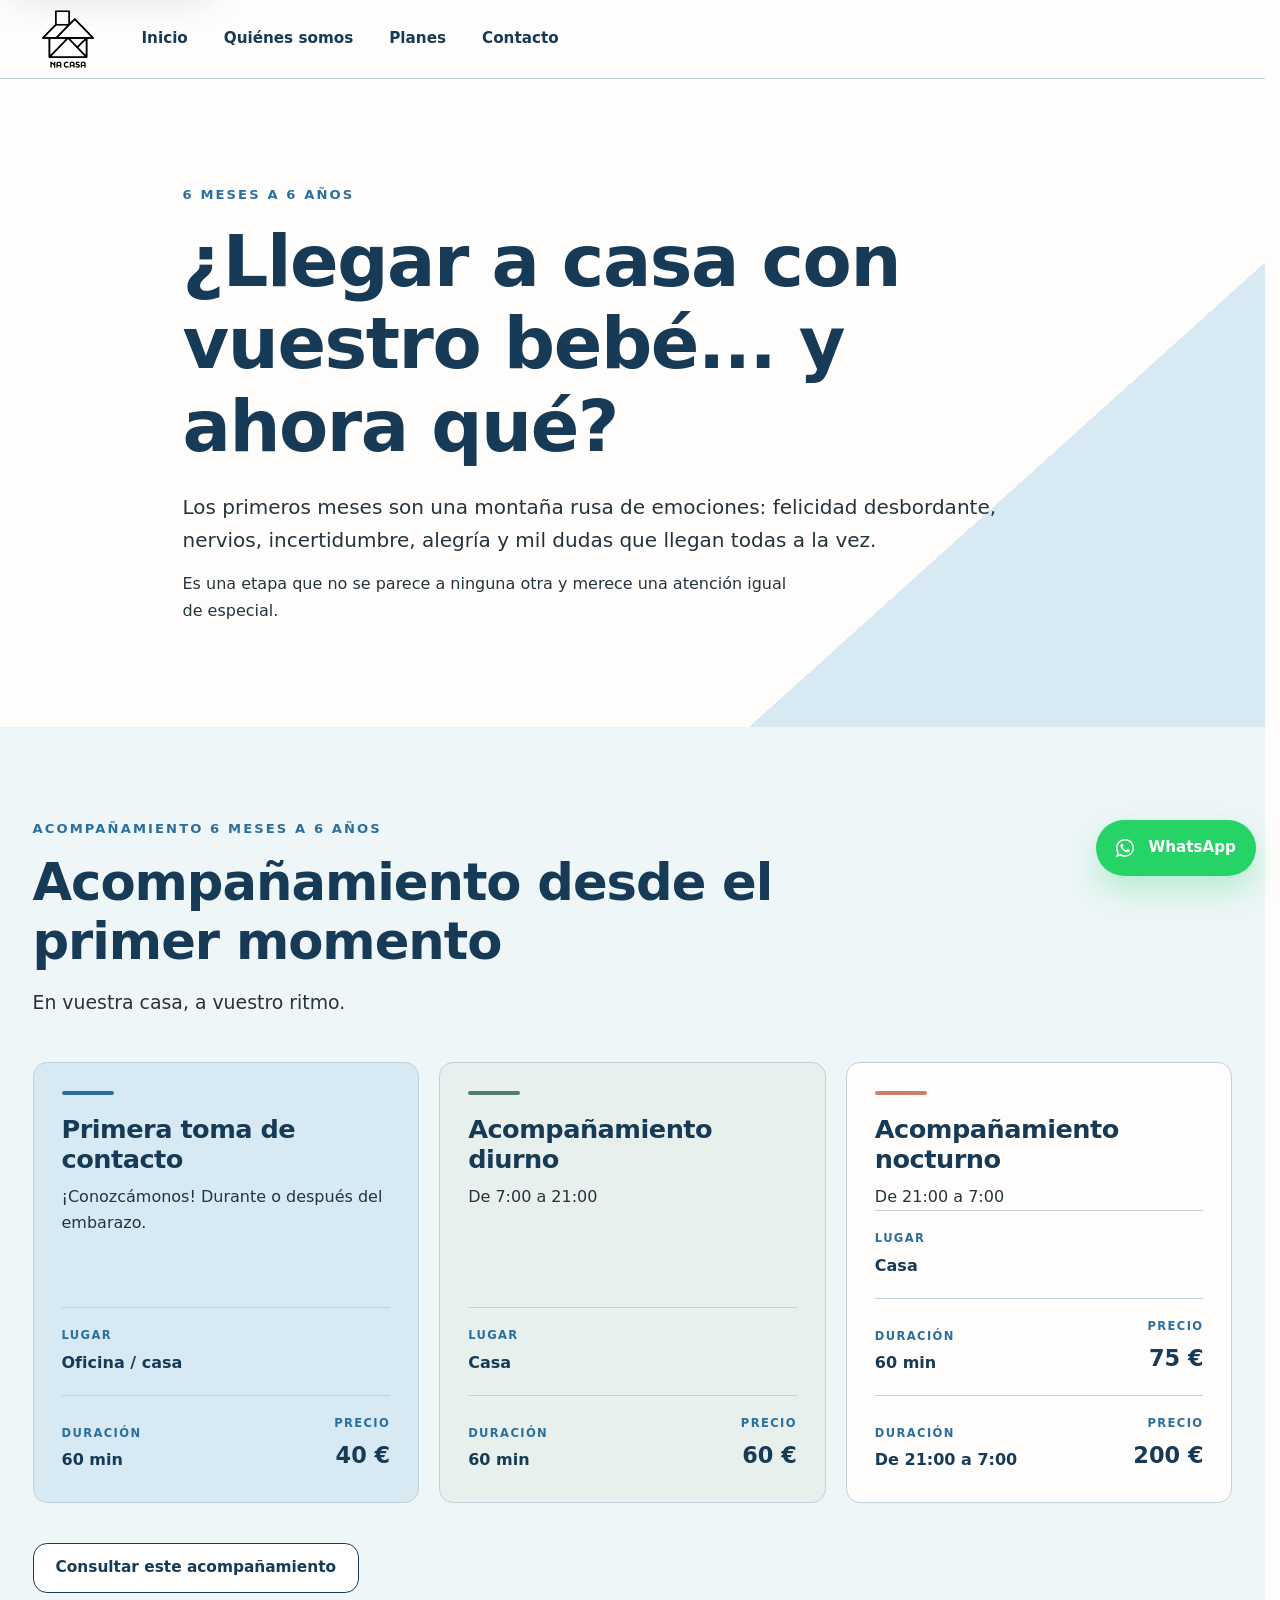
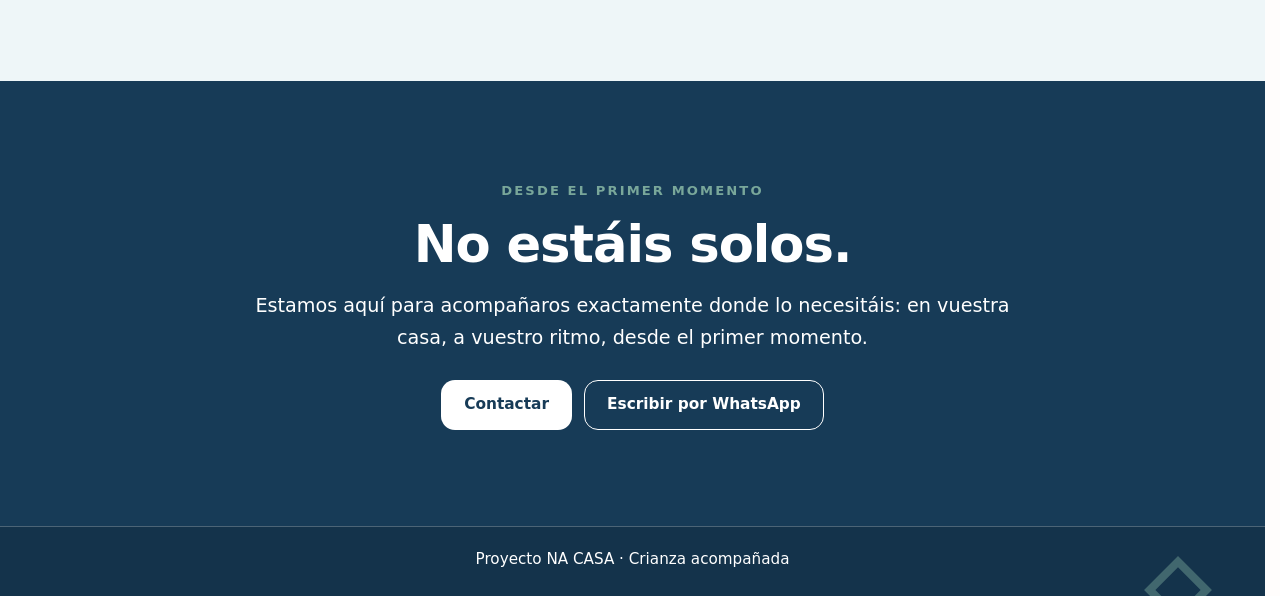
==== commit 173fdd84: "New section" ====
--- a/cero-a-seis-meses.html
+++ b/cero-a-seis-meses.html
@@ -20,6 +20,7 @@
             </a>
             <nav class="main-nav">
                 <a href="index.html">Inicio</a>
+                <a href="quienes-somos.html">Quiénes somos</a>
                 <a href="proyecto.html">Proyecto</a>
                 <a href="planes.html">Planes</a>
                 <a href="cero-a-seis-meses.html" class="active" aria-current="page">6 meses a 6 años</a>
--- a/css/styles.css
+++ b/css/styles.css
@@ -165,6 +165,10 @@
   box-sizing: border-box;
 }
 
+[hidden] {
+  display: none !important;
+}
+
 html {
   scroll-behavior: smooth;
   scroll-padding-top: 100px;
@@ -489,6 +493,12 @@
   left: 10px;
   height: 2px;
   background: var(--color-text-inverse);
+}
+
+/* Revisión temporal: estas pantallas se conservan, pero no aparecen en el menú. */
+.main-nav a[href="proyecto.html"],
+.main-nav a[href="cero-a-seis-meses.html"] {
+  display: none;
 }
 
 .hero {
@@ -1153,6 +1163,31 @@
   color: var(--color-primary);
 }
 
+/* Marca temporal para localizar enlaces que todavía apuntan a pantallas ocultas. */
+.review-hidden-destination,
+.review-hidden-destination:hover {
+  display: inline-flex;
+  width: fit-content;
+  max-width: 100%;
+  min-height: var(--control-height);
+  align-items: center;
+  justify-content: center;
+  padding: 12px 22px;
+  border: 1px solid #8f1d1d;
+  border-radius: var(--radius-medium);
+  background: #c62828;
+  color: #ffffff;
+  text-align: center;
+  text-decoration: none;
+  box-shadow: 0 8px 18px rgba(143, 29, 29, 0.24);
+}
+
+.review-hidden-destination:hover {
+  background: #a61b1b;
+  color: #ffffff;
+  transform: translateY(-2px);
+}
+
 .process-timeline {
   display: grid;
   grid-template-columns: repeat(4, minmax(0, 1fr));
@@ -1229,6 +1264,221 @@
   max-width: 620px;
   margin-bottom: 16px;
   font-size: 1.05rem;
+}
+
+/* Inicio: experiencias de familias */
+.home-experiences-section {
+  overflow: hidden;
+  padding-block: clamp(3.75rem, 7vw, 5.5rem);
+  background: var(--color-background);
+}
+
+.experiences-header {
+  display: flex;
+  gap: clamp(1.5rem, 4vw, 3rem);
+  align-items: flex-end;
+  justify-content: space-between;
+  margin-bottom: clamp(1.75rem, 4vw, 2.75rem);
+}
+
+.experiences-header .section-heading {
+  margin-bottom: 0;
+}
+
+.experiences-header .section-heading > p:last-child {
+  max-width: 68ch;
+}
+
+.experiences-controls {
+  display: none;
+}
+
+.experiences-control {
+  display: inline-grid;
+  width: 48px;
+  height: 48px;
+  padding: 0;
+  place-items: center;
+  border: 1px solid var(--color-border);
+  border-radius: 50%;
+  background: var(--color-surface);
+  color: var(--color-primary-deep);
+  font: inherit;
+  font-size: 1.35rem;
+  line-height: 1;
+  box-shadow: none;
+  cursor: pointer;
+  transition:
+    border-color var(--transition-fast),
+    background-color var(--transition-fast),
+    color var(--transition-fast),
+    transform var(--transition-fast);
+}
+
+.experiences-control:hover:not(:disabled) {
+  border-color: var(--color-primary);
+  background: var(--color-card-blue);
+  color: var(--color-primary);
+  transform: translateY(-2px);
+}
+
+.experiences-control:disabled {
+  opacity: 0.42;
+  cursor: default;
+  box-shadow: none;
+}
+
+.experiences-carousel {
+  min-width: 0;
+  max-width: 100%;
+}
+
+.experiences-track {
+  display: flex;
+  width: 100%;
+  max-width: 100%;
+  gap: 14px;
+  align-items: stretch;
+  overflow-x: auto;
+  overscroll-behavior-inline: contain;
+  padding: 4px 0 12px;
+  scroll-behavior: smooth;
+  scroll-snap-type: x mandatory;
+  scrollbar-width: none;
+  -webkit-overflow-scrolling: touch;
+}
+
+.experiences-track::-webkit-scrollbar {
+  display: none;
+}
+
+.experiences-track:focus-visible {
+  outline: 3px solid var(--color-focus);
+  outline-offset: 5px;
+}
+
+.experience-card {
+  display: flex;
+  min-width: 0;
+  flex: 0 0 calc(100% - clamp(1.8rem, 9vw, 2.5rem));
+  scroll-snap-align: start;
+  scroll-snap-stop: always;
+  padding: clamp(1.25rem, 4.5vw, 1.75rem);
+  border: 1px solid var(--color-border);
+  border-radius: var(--radius-large);
+  background: var(--color-surface);
+}
+
+.experience-card:nth-child(3n + 2) {
+  background: var(--color-card-blue);
+}
+
+.experience-card:nth-child(3n) {
+  background: var(--color-card-wellbeing);
+}
+
+.experience-card blockquote {
+  display: flex;
+  width: 100%;
+  min-width: 0;
+  flex-direction: column;
+  margin: 0;
+}
+
+.experience-card__quote {
+  display: block;
+  height: 0.68em;
+  margin-bottom: 18px;
+  color: var(--color-human);
+  font-size: 3.75rem;
+  font-weight: 700;
+  line-height: 0.9;
+}
+
+.experience-card blockquote > p {
+  color: var(--color-text-heading);
+  font-size: clamp(1rem, 1.5vw, 1.08rem);
+  line-height: 1.65;
+}
+
+.experience-card__footer {
+  display: grid;
+  gap: 2px;
+  margin-top: auto;
+  padding-top: clamp(1.5rem, 4vw, 2.25rem);
+  border-top: 1px solid rgba(43, 111, 159, 0.18);
+}
+
+.experience-card__footer cite {
+  color: var(--color-primary-deep);
+  font-style: normal;
+  font-weight: 800;
+}
+
+.experience-card__footer span {
+  color: var(--color-sage);
+  font-size: 0.88rem;
+  font-weight: 700;
+}
+
+@media (min-width: 641px) {
+  .experiences-track {
+    gap: 18px;
+  }
+
+  .experience-card {
+    flex-basis: calc((100% - 18px) / 2);
+  }
+}
+
+@media (min-width: 768px) {
+  .experiences-carousel {
+    display: grid;
+    grid-template-columns: 48px minmax(0, 1fr) 48px;
+    column-gap: 8px;
+    align-items: center;
+  }
+
+  .experiences-track {
+    grid-row: 1;
+    grid-column: 2;
+  }
+
+  .experiences-controls {
+    z-index: 1;
+    display: grid;
+    grid-row: 1;
+    grid-column: 1 / -1;
+    grid-template-columns: 48px minmax(0, 1fr) 48px;
+    column-gap: 8px;
+    align-self: stretch;
+    align-items: center;
+    pointer-events: none;
+  }
+
+  .experiences-control {
+    pointer-events: auto;
+  }
+
+  .experiences-control[data-experiences-previous] {
+    grid-column: 1;
+  }
+
+  .experiences-control[data-experiences-next] {
+    grid-column: 3;
+  }
+}
+
+@media (min-width: 1024px) {
+  .experience-card {
+    flex-basis: calc((100% - 36px) / 3);
+  }
+}
+
+@media (max-width: 767px) {
+  .experiences-header {
+    display: block;
+  }
 }
 
 .home-final-cta {
@@ -1991,6 +2241,10 @@
 
 @media (prefers-reduced-motion: reduce) {
   html {
+    scroll-behavior: auto;
+  }
+
+  .experiences-track {
     scroll-behavior: auto;
   }
 
@@ -2531,3 +2785,301 @@
     text-align: left;
   }
 }
+
+/* Quiénes somos */
+.about-hero {
+  position: relative;
+  overflow: hidden;
+  padding: clamp(4rem, 8vw, 6.75rem) 0;
+  background: var(--color-background);
+}
+
+.about-hero__layout {
+  display: grid;
+  grid-template-columns: minmax(0, 0.92fr) minmax(360px, 1.08fr);
+  gap: clamp(2.5rem, 7vw, 6rem);
+  align-items: center;
+}
+
+.about-hero__content,
+.about-hero__media {
+  min-width: 0;
+}
+
+.about-hero__content h1 {
+  max-width: 13ch;
+  margin-bottom: 24px;
+  font-size: clamp(2.75rem, 5.4vw, 4.7rem);
+}
+
+.about-hero__lead {
+  max-width: 62ch;
+  font-size: clamp(1.05rem, 1.7vw, 1.24rem);
+}
+
+.about-hero__media {
+  position: relative;
+  margin: 0;
+}
+
+.about-hero__media::before {
+  content: "";
+  position: absolute;
+  right: -18px;
+  bottom: 36px;
+  width: 38%;
+  aspect-ratio: 1;
+  background: var(--color-sage-soft);
+  opacity: 0.32;
+  transform: rotate(8deg);
+}
+
+.about-hero__media img {
+  position: relative;
+  display: block;
+  width: 100%;
+  aspect-ratio: 4 / 3;
+  object-fit: cover;
+  border: 1px solid var(--color-border);
+  border-radius: var(--radius-large);
+}
+
+.about-hero__media figcaption {
+  position: relative;
+  margin-top: 10px;
+  color: var(--color-sage);
+  font-size: 0.82rem;
+  font-weight: 700;
+}
+
+.about-intro,
+.about-journey {
+  display: grid;
+  grid-template-columns: minmax(0, 0.9fr) minmax(0, 1.1fr);
+  gap: clamp(2rem, 7vw, 6rem);
+  align-items: start;
+}
+
+.about-intro > div:first-child,
+.about-journey__content {
+  max-width: 660px;
+}
+
+.about-prose {
+  max-width: 700px;
+  font-size: clamp(1.02rem, 1.4vw, 1.12rem);
+}
+
+.about-prose p + p {
+  margin-top: 20px;
+}
+
+.about-profiles {
+  display: grid;
+  grid-template-columns: repeat(2, minmax(0, 1fr));
+  gap: clamp(1.25rem, 3vw, 2rem);
+  align-items: stretch;
+}
+
+.about-profile {
+  display: flex;
+  min-width: 0;
+  flex-direction: column;
+  padding: clamp(1.6rem, 3.5vw, 2.75rem);
+  border: 1px solid var(--color-border);
+  border-radius: var(--radius-large);
+}
+
+.about-profile--blue {
+  background: var(--color-card-blue);
+}
+
+.about-profile--sage {
+  background: var(--color-card-wellbeing);
+}
+
+.about-profile__header {
+  padding-bottom: 22px;
+  border-bottom: 1px solid rgba(43, 111, 159, 0.22);
+}
+
+.about-profile__header h2 {
+  margin-bottom: 8px;
+  font-size: clamp(2.1rem, 4vw, 3rem);
+}
+
+.about-profile__header p {
+  max-width: 36ch;
+  color: var(--color-primary-deep);
+  font-weight: 800;
+}
+
+.about-profile__prose {
+  padding-top: 24px;
+}
+
+.about-profile__prose p + p {
+  margin-top: 18px;
+}
+
+.about-profile__areas {
+  margin-top: auto;
+  padding-top: 30px;
+}
+
+.about-profile__areas h3 {
+  margin-bottom: 12px;
+  color: var(--color-primary-deep);
+  font-size: 0.78rem;
+  font-weight: 800;
+  letter-spacing: 0.12em;
+  text-transform: uppercase;
+}
+
+.about-profile__areas ul {
+  display: grid;
+  grid-template-columns: repeat(2, minmax(0, 1fr));
+  gap: 9px 18px;
+  margin: 0;
+  padding: 0;
+  list-style: none;
+}
+
+.about-profile__areas li {
+  position: relative;
+  padding-left: 15px;
+  color: var(--color-text-heading);
+  font-size: 0.92rem;
+  font-weight: 700;
+}
+
+.about-profile__areas li::before {
+  content: "";
+  position: absolute;
+  top: 0.68em;
+  left: 0;
+  width: 6px;
+  height: 6px;
+  border-radius: 50%;
+  background: var(--color-human);
+  transform: translateY(-50%);
+}
+
+.about-journey {
+  grid-template-columns: minmax(0, 1.12fr) minmax(280px, 0.88fr);
+  align-items: center;
+}
+
+.about-journey__content h2 {
+  max-width: 17ch;
+}
+
+.about-journey__content .about-prose {
+  margin-top: 22px;
+}
+
+.about-journey__note {
+  position: relative;
+  padding: clamp(1.6rem, 4vw, 2.5rem);
+  border-left: 4px solid var(--color-sage);
+  background: var(--color-surface);
+}
+
+.about-journey__note > span {
+  position: absolute;
+  top: -28px;
+  left: 16px;
+  color: var(--color-human);
+  font-size: 5rem;
+  line-height: 1;
+}
+
+.about-journey__note p {
+  position: relative;
+  color: var(--color-text-heading);
+  font-size: clamp(1.08rem, 2vw, 1.3rem);
+  font-weight: 700;
+}
+
+.about-together {
+  display: grid;
+  grid-template-columns: repeat(3, minmax(0, 1fr));
+  gap: clamp(1.5rem, 4vw, 3.5rem);
+}
+
+.about-together article {
+  padding-top: 24px;
+  border-top: 1px solid var(--color-border);
+}
+
+.about-together__mark {
+  display: block;
+  width: 18px;
+  height: 18px;
+  margin-bottom: 18px;
+}
+
+.about-together__mark--blue {
+  background: var(--color-primary);
+  clip-path: polygon(50% 0, 100% 100%, 0 100%);
+}
+
+.about-together__mark--sage {
+  background: var(--color-sage-soft);
+  transform: rotate(45deg) scale(0.82);
+}
+
+.about-together__mark--human {
+  border-radius: 50%;
+  background: var(--color-human);
+}
+
+@media (max-width: 820px) {
+  .about-hero__layout,
+  .about-intro,
+  .about-profiles,
+  .about-journey {
+    grid-template-columns: minmax(0, 1fr);
+  }
+
+  .about-hero__media {
+    width: min(100%, 680px);
+    justify-self: start;
+  }
+
+  .about-intro,
+  .about-journey {
+    gap: 2rem;
+  }
+}
+
+@media (max-width: 640px) {
+  .about-hero {
+    padding-block: 3.25rem 4rem;
+  }
+
+  .about-hero__layout {
+    gap: 2rem;
+  }
+
+  .about-hero__content h1 {
+    font-size: clamp(2.3rem, 12vw, 3.2rem);
+  }
+
+  .about-profile {
+    padding: 26px 21px;
+  }
+
+  .about-profile__areas ul,
+  .about-together {
+    grid-template-columns: minmax(0, 1fr);
+  }
+
+  .about-together {
+    gap: 2rem;
+  }
+
+  .about-page .project-final-cta {
+    padding-bottom: 7rem;
+  }
+}
